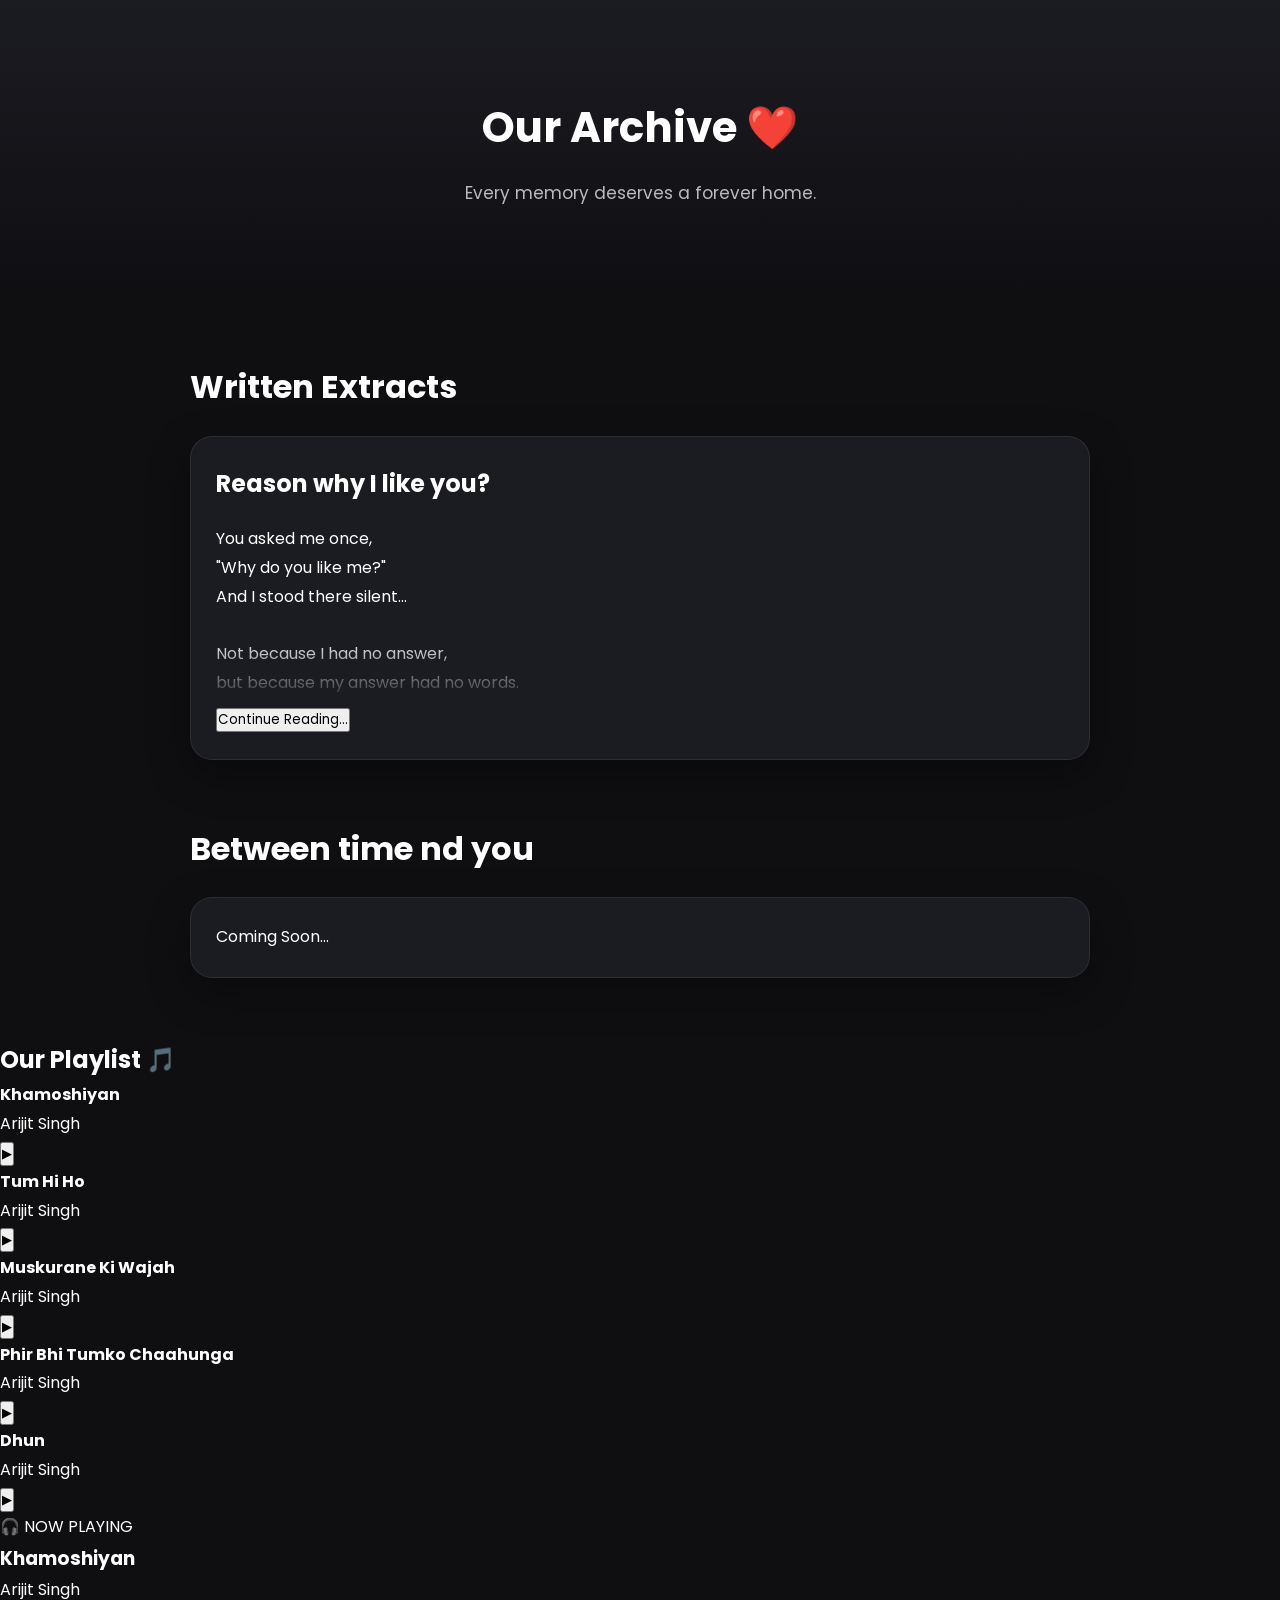
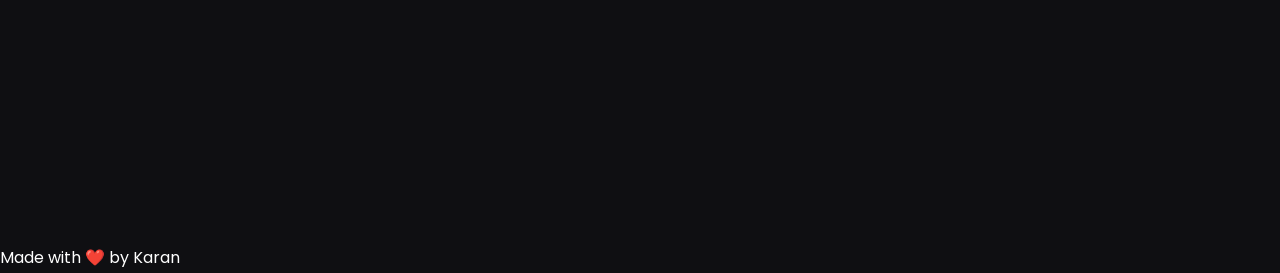
==== archive.html @ f460606c "Update archive.html" ====
<!DOCTYPE html>
<html lang="en">

<head>
<meta charset="UTF-8">
<meta name="viewport" content="width=device-width, initial-scale=1.0">

<title>Our Archive ❤️</title>

<link rel="stylesheet" href="archive.css">

<link rel="preconnect" href="https://fonts.googleapis.com">
<link rel="preconnect" href="https://fonts.gstatic.com" crossorigin>

<link href="https://fonts.googleapis.com/css2?family=Cormorant+Garamond:wght@500;600;700&family=Poppins:wght@300;400;500;600;700&display=swap" rel="stylesheet">

</head>

<body>

<header class="hero">

<h1>Our Archive ❤️</h1>

<p>
Every memory deserves a forever home.
</p>

</header>

<section class="section">

<h2>Written Extracts</h2>

<div class="card">

<h3>Reason why I like you?</h3>

<div class="poem">
<p>
You asked me once,<br>
"Why do you like me?"<br>
And I stood there silent...<br><br>

Not because I had no answer,<br>
but because my answer had no words.<br><br>

You are not a reason I can explain,<br>
you are a feeling I can't escape.<br><br>

It's strange...<br>
How, in a world so loud,<br>
your presence feels like silence—<br>
not empty,<br>
but peaceful.<br><br>

With you,<br>
I don't try to be better,<br>
I don't try to be different,<br>
I don't try at all...<br>
and still, I feel enough.<br><br>

There's something about you<br>
I can't name—<br>
like a fragrance in the air,<br>
invisible...<br>
yet impossible to ignore.<br><br>

I didn't choose you with logic,<br>
I didn't fall for a reason.<br>
I just...<br>
slowly became yours,<br>
without even realizing when.<br><br>

So if you ask me again,<br>
what I saw in you...<br><br>

I'll still smile and say...<br><br>

I never saw anything.<br>
I just felt everything.
</p>
</div>

<button class="toggle-btn"
onclick="togglePoem(this)">
Continue Reading... 
</button>

</div>

</section>
        <section class="section">

<h2>Between time nd you</h2>

<div class="card">

<p>
Coming Soon...
</p>

</div>

</section>

<section class="playlist-section">

<h2>Our Playlist 🎵</h2>

<div class="playlist-card">

<div class="song" onclick="playSong(this,'qN88U6ZqR-4','Khamoshiyan','Arijit Singh')">
    <div class="song-info">
        <h4>Khamoshiyan</h4>
        <p>Arijit Singh</p>
    </div>
    <button class="play-btn">▶</button>
</div>

<div class="song" onclick="playSong(this,'Umqb9KENGmk','Tum Hi Ho','Arijit Singh')">
    <div class="song-info">
        <h4>Tum Hi Ho</h4>
        <p>Arijit Singh</p>
    </div>
    <button class="play-btn">▶</button>
</div>

<div class="song" onclick="playSong(this,'2ltGXfmI6mk','Muskurane Ki Wajah')">
    <div class="song-info">
        <h4>Muskurane Ki Wajah</h4>
        <p>Arijit Singh</p>
    </div>
    <button class="play-btn">▶</button>
</div>

<div class="song" onclick="playSong(this,'_iktURkOX-A','Phir Bhi Tumko Chaahunga','Arijit Singh')">
    <div class="song-info">
        <h4>Phir Bhi Tumko Chaahunga</h4>
        <p>Arijit Singh</p>
    </div>
    <button class="play-btn">▶</button>
</div>

<div class="song" onclick="playSong(this,'cUmUOb7j3dc','Dhun','Arijit Singh')">
    <div class="song-info">
        <h4>Dhun</h4>
        <p>Arijit Singh</p>
    </div>
    <button class="play-btn">▶</button>
</div>

</div>
<div class="now-playing">
    <span>🎧 NOW PLAYING</span>
    <h3 id="songTitle">Khamoshiyan</h3>
    <p id="artistName">Arijit Singh</p>
</div>
<div class="player">

<iframe
id="ytplayer"
width="100%"
height="230"
src="https://www.youtube.com/embed/qN88U6ZqR-4"
title="YouTube Player"
frameborder="0"
allow="autoplay; encrypted-media"
allowfullscreen>
</iframe>

</div>

</section>

<footer>

Made with ❤️ by Karan

</footer>

<script src="archive.js"></script>

</body>
</html>
---- archive.css ----
*{
margin:0;
padding:0;
box-sizing:border-box;
font-family:'Poppins',sans-serif;
}

body{
background:#0f0f12;
color:#fff;
line-height:1.8;
overflow-x:hidden;
}

.hero{
padding:90px 20px;
text-align:center;
background:linear-gradient(180deg,#1b1b22,#0f0f12);
}

.hero h1{
font-size:42px;
margin-bottom:12px;
}

.hero p{
color:#bbb;
font-size:17px;
}

.section{
width:92%;
max-width:900px;
margin:60px auto;
}

.section h2{
font-size:32px;
margin-bottom:20px;
}

.card{
background:#1b1b22;
padding:25px;
border-radius:22px;
border:1px solid rgba(255,255,255,.08);
box-shadow:0 15px 40px rgba(0,0,0,.35);
}

.card h3{
margin-bottom:20px;
font-size:24px;
}

.poem{
max-height:180px;
overflow:hidden;
transition:.6s;
position:relative;
}

.poem.open{
max-height:2500px;
}

.poem::after{
content:"";
position:absolute;
left:0;
right:0;
bottom:0;
height:70px;
background:linear-gradient(to bottom,transparent,#1b1b22);
}

.poem.open::after{
display:none;

  .poem p{
    margin:0;
    white-space:normal;
    line-height:1.9;
    font-size:16px;
    color:#eee;
  }
  
.toggle-btn{
margin-top:22px;
padding:12px 24px;
border:none;
border-radius:40px;
background:#ff4f95;
color:#fff;
font-size:15px;
cursor:pointer;
transition:.3s;
}

.toggle-btn:hover{
transform:translateY(-3px);
}
/* ===== PLAYLIST ===== */

.playlist-section{
width:92%;
max-width:900px;
margin:70px auto;
}

.playlist-section h2{
font-size:32px;
margin-bottom:25px;
}

.playlist-card{
background:#1b1b22;
border:1px solid rgba(255,255,255,.08);
border-radius:22px;
padding:20px;
box-shadow:0 15px 40px rgba(0,0,0,.35);
}

.song{
    display:flex;
    justify-content:space-between;
    align-items:center;
    padding:18px 20px;
    margin:12px 0;
    background:#1f1f25;
    border-radius:18px;
    transition:.3s ease;
    cursor:pointer;
    border:1px solid transparent;
}

.song:hover{
    background:#2a2a33;
    border-color:#ff4f95;
    transform:translateY(-3px);
}

.song-info h4{
    font-size:17px;
    color:#fff;
    margin-bottom:4px;
}

.song-info p{
    font-size:14px;
    color:#a7a7a7;
}

.play-btn{
    width:42px;
    height:42px;
    border:none;
    border-radius:50%;
    background:#ff4f95;
    color:#fff;
    font-size:18px;
    cursor:pointer;
    transition:.3s;
}

.play-btn:hover{
    transform:scale(1.1);
}

.player{
margin-top:30px;
border-radius:20px;
overflow:hidden;
box-shadow:0 15px 40px rgba(0,0,0,.35);
}

.player iframe{
display:block;
width:100%;
border:none;
}

/* ===== Footer ===== */

footer{
padding:40px 20px;
text-align:center;
color:#999;
font-size:15px;
}

/* ===== Mobile ===== */

@media(max-width:768px){

.hero h1{
font-size:34px;
}

.section h2,
.playlist-section h2{
font-size:28px;
}

.card,
.playlist-card{
padding:18px;
}

.song{
padding:15px;
}

.song span{
font-size:15px;
}

.player iframe{
height:220px;
}

}
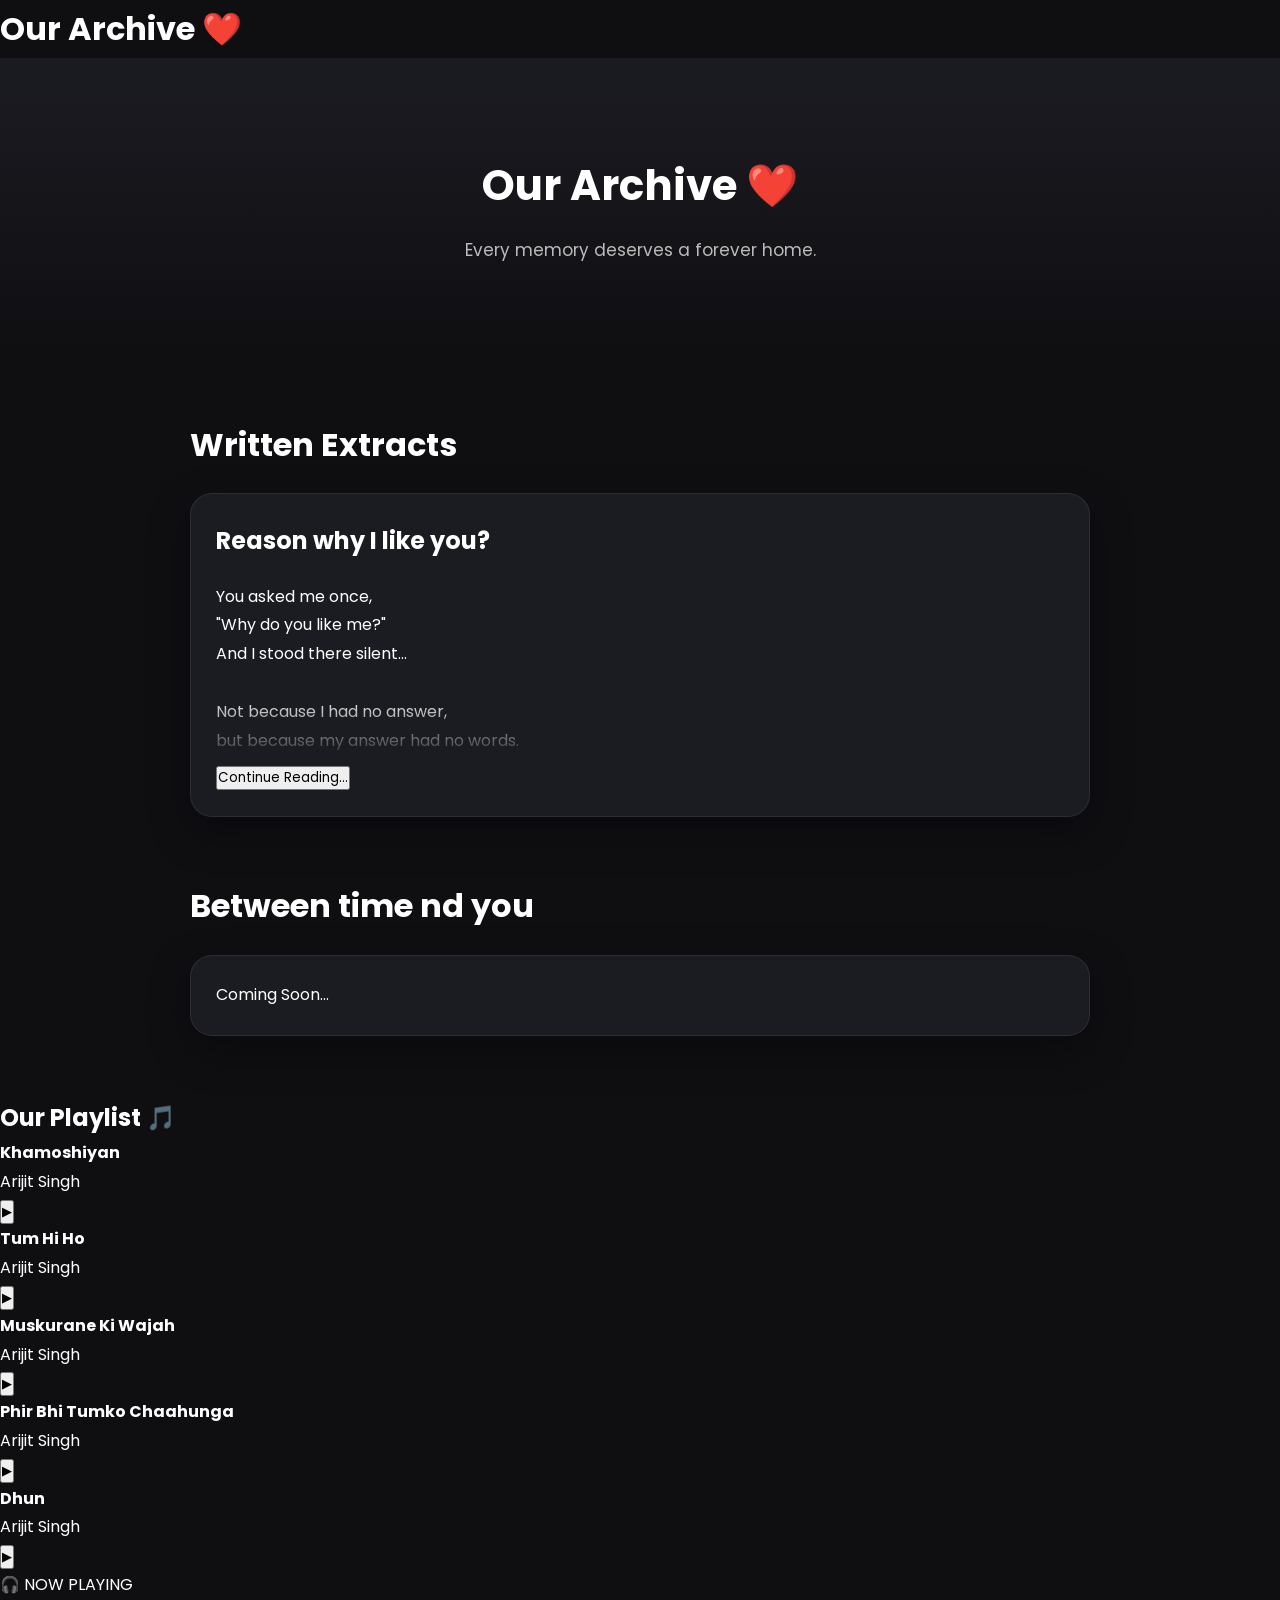
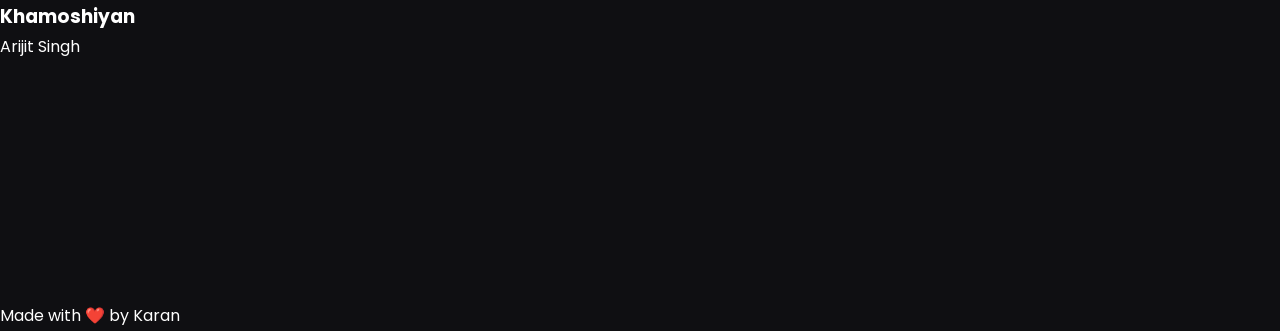
==== commit 69bc2e2a: "Update archive.html" ====
--- a/archive.html
+++ b/archive.html
@@ -5,7 +5,7 @@
 <meta charset="UTF-8">
 <meta name="viewport" content="width=device-width, initial-scale=1.0">
 
-<title>Our Archive ❤️</title>
+<h1 class="archive-title">Our Archive ❤️</h1>
 
 <link rel="stylesheet" href="archive.css">
 
@@ -22,7 +22,7 @@
 
 <h1>Our Archive ❤️</h1>
 
-<p>
+<p class="archive-subtitle">
 Every memory deserves a forever home.
 </p>
 
@@ -32,7 +32,7 @@
 
 <h2>Written Extracts</h2>
 
-<div class="card">
+<div class="card glass-card">
 
 <h3>Reason why I like you?</h3>
 
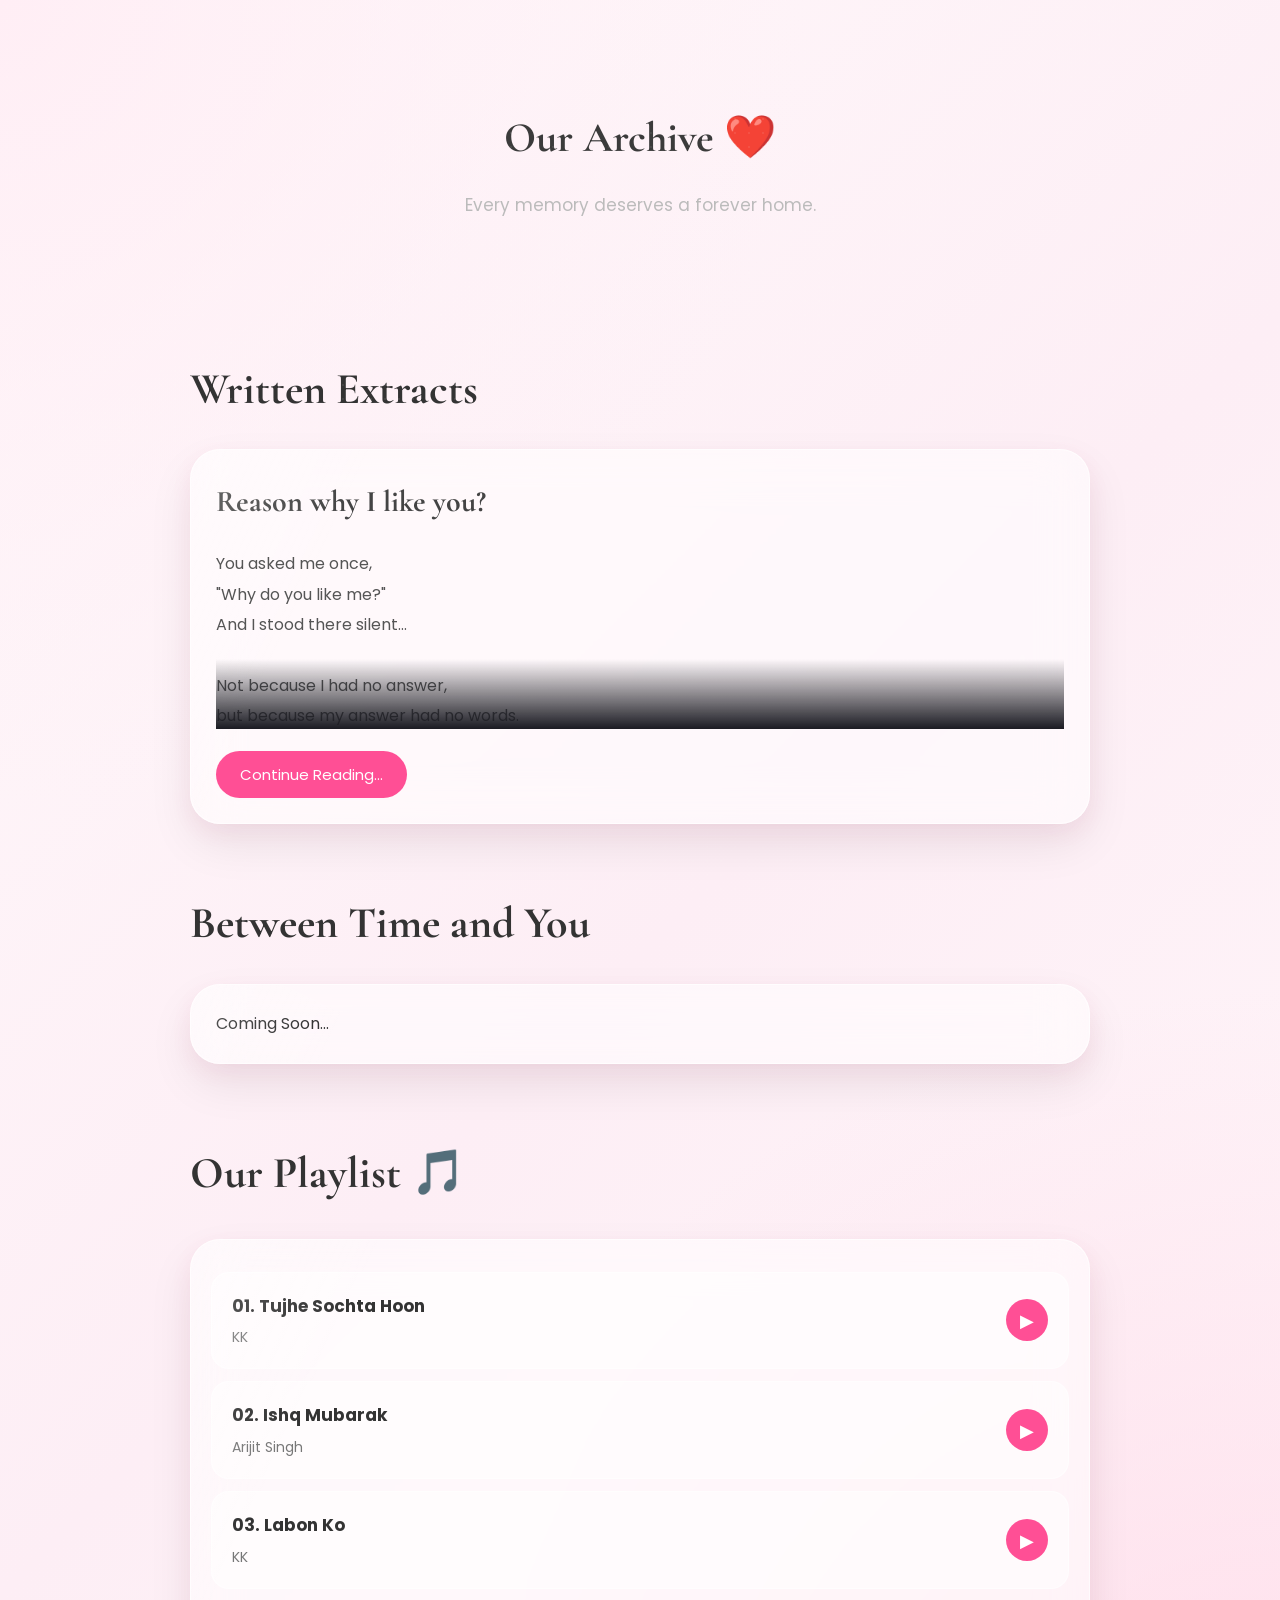
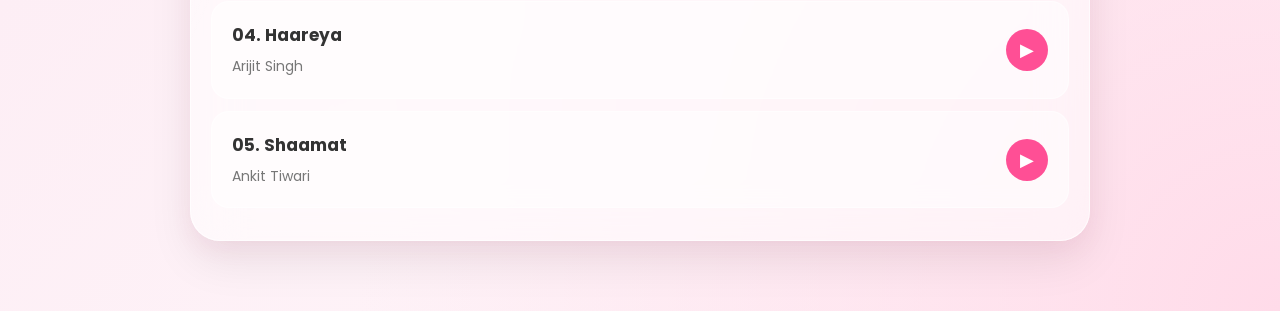
==== commit e1b442bc: "Update archive.html" ====
--- a/archive.html
+++ b/archive.html
@@ -5,7 +5,7 @@
 <meta charset="UTF-8">
 <meta name="viewport" content="width=device-width, initial-scale=1.0">
 
-<h1 class="archive-title">Our Archive ❤️</h1>
+<title>Our Archive</title>
 
 <link rel="stylesheet" href="archive.css">
 
@@ -20,7 +20,9 @@
 
 <header class="hero">
 
-<h1>Our Archive ❤️</h1>
+<h1 class="archive-title">
+Our Archive ❤️
+</h1>
 
 <p class="archive-subtitle">
 Every memory deserves a forever home.
@@ -37,7 +39,9 @@
 <h3>Reason why I like you?</h3>
 
 <div class="poem">
+
 <p>
+
 You asked me once,<br>
 "Why do you like me?"<br>
 And I stood there silent...<br><br>
@@ -79,22 +83,25 @@
 
 I never saw anything.<br>
 I just felt everything.
+
 </p>
+
 </div>
 
 <button class="toggle-btn"
 onclick="togglePoem(this)">
-Continue Reading... 
+Continue Reading...
 </button>
 
 </div>
 
 </section>
-        <section class="section">
 
-<h2>Between time nd you</h2>
+<section class="section">
 
-<div class="card">
+<h2>Between Time and You</h2>
+
+<div class="card glass-card">
 
 <p>
 Coming Soon...
@@ -109,77 +116,42 @@
 <h2>Our Playlist 🎵</h2>
 
 <div class="playlist-card">
+        <div class="song" onclick="playSong(this,'VIDEO_ID_1','Tujhe Sochta Hoon','KK')">
+    <div class="song-info">
+        <h4>01. Tujhe Sochta Hoon</h4>
+        <p>KK</p>
+    </div>
+    <button class="play-btn">▶</button>
+</div>
 
-<div class="song" onclick="playSong(this,'qN88U6ZqR-4','Khamoshiyan','Arijit Singh')">
+<div class="song" onclick="playSong(this,'VIDEO_ID_2','Ishq Mubarak','Arijit Singh')">
     <div class="song-info">
-        <h4>Khamoshiyan</h4>
+        <h4>02. Ishq Mubarak</h4>
         <p>Arijit Singh</p>
     </div>
     <button class="play-btn">▶</button>
 </div>
 
-<div class="song" onclick="playSong(this,'Umqb9KENGmk','Tum Hi Ho','Arijit Singh')">
+<div class="song" onclick="playSong(this,'VIDEO_ID_3','Labon Ko','KK')">
     <div class="song-info">
-        <h4>Tum Hi Ho</h4>
+        <h4>03. Labon Ko</h4>
+        <p>KK</p>
+    </div>
+    <button class="play-btn">▶</button>
+</div>
+
+<div class="song" onclick="playSong(this,'VIDEO_ID_4','Haareya','Arijit Singh')">
+    <div class="song-info">
+        <h4>04. Haareya</h4>
         <p>Arijit Singh</p>
     </div>
     <button class="play-btn">▶</button>
 </div>
 
-<div class="song" onclick="playSong(this,'2ltGXfmI6mk','Muskurane Ki Wajah')">
+<div class="song" onclick="playSong(this,'VIDEO_ID_5','Shaamat','Ankit Tiwari')">
     <div class="song-info">
-        <h4>Muskurane Ki Wajah</h4>
-        <p>Arijit Singh</p>
+        <h4>05. Shaamat</h4>
+        <p>Ankit Tiwari</p>
     </div>
     <button class="play-btn">▶</button>
 </div>
-
-<div class="song" onclick="playSong(this,'_iktURkOX-A','Phir Bhi Tumko Chaahunga','Arijit Singh')">
-    <div class="song-info">
-        <h4>Phir Bhi Tumko Chaahunga</h4>
-        <p>Arijit Singh</p>
-    </div>
-    <button class="play-btn">▶</button>
-</div>
-
-<div class="song" onclick="playSong(this,'cUmUOb7j3dc','Dhun','Arijit Singh')">
-    <div class="song-info">
-        <h4>Dhun</h4>
-        <p>Arijit Singh</p>
-    </div>
-    <button class="play-btn">▶</button>
-</div>
-
-</div>
-<div class="now-playing">
-    <span>🎧 NOW PLAYING</span>
-    <h3 id="songTitle">Khamoshiyan</h3>
-    <p id="artistName">Arijit Singh</p>
-</div>
-<div class="player">
-
-<iframe
-id="ytplayer"
-width="100%"
-height="230"
-src="https://www.youtube.com/embed/qN88U6ZqR-4"
-title="YouTube Player"
-frameborder="0"
-allow="autoplay; encrypted-media"
-allowfullscreen>
-</iframe>
-
-</div>
-
-</section>
-
-<footer>
-
-Made with ❤️ by Karan
-
-</footer>
-
-<script src="archive.js"></script>
-
-</body>
-</html>
--- a/archive.css
+++ b/archive.css
@@ -75,7 +75,7 @@
 
 .poem.open::after{
 display:none;
-
+}
   .poem p{
     margin:0;
     white-space:normal;
@@ -165,7 +165,32 @@
 .play-btn:hover{
     transform:scale(1.1);
 }
-
+.now-playing{
+    margin-top:25px;
+    margin-bottom:25px;
+    background:#1b1b22;
+    border:1px solid rgba(255,255,255,.08);
+    border-radius:18px;
+    padding:18px 20px;
+}
+
+.now-playing span{
+    color:#ff4f95;
+    font-size:12px;
+    letter-spacing:2px;
+    font-weight:600;
+}
+
+.now-playing h3{
+    margin:8px 0 4px;
+    font-size:26px;
+    color:#fff;
+}
+
+.now-playing p{
+    color:#aaa;
+    font-size:15px;
+}
 .player{
 margin-top:30px;
 border-radius:20px;
@@ -219,3 +244,246 @@
 }
 
 }
+/* =========================
+   PREMIUM MATTE THEME
+========================= */
+
+body{
+    background:
+    radial-gradient(circle at top left,#ffeef5 0%,transparent 35%),
+    radial-gradient(circle at bottom right,#ffdbe9 0%,transparent 40%),
+    linear-gradient(135deg,#fff9fb,#fdeef5,#fff7fa);
+    color:#2f2f2f;
+    font-family:'Poppins',sans-serif;
+}
+
+body::before{
+    content:"";
+    position:fixed;
+    inset:0;
+    pointer-events:none;
+    opacity:.08;
+    background-image:
+    radial-gradient(#ffffff 1px,transparent 1px);
+    background-size:14px 14px;
+}
+
+.hero{
+    background:transparent;
+    padding:100px 20px 70px;
+}
+
+.archive-title{
+    font-family:'Cormorant Garamond',serif;
+    font-size:60px;
+    color:#3b3b3b;
+}
+
+.archive-subtitle{
+    color:#7d7d7d;
+    font-size:18px;
+    margin-top:14px;
+}
+/* ===== Premium Archive Cards ===== */
+
+.card,
+.playlist-card,
+.now-playing{
+    background:rgba(255,255,255,.55);
+    backdrop-filter:blur(24px);
+    -webkit-backdrop-filter:blur(24px);
+
+    border:1px solid rgba(255,255,255,.65);
+
+    box-shadow:
+    0 20px 45px rgba(0,0,0,.08),
+    0 8px 20px rgba(255,170,200,.15);
+
+    border-radius:30px;
+}
+
+.section h2,
+.playlist-section h2{
+    font-family:'Cormorant Garamond',serif;
+    font-size:44px;
+    color:#333;
+}
+
+.card h3{
+    font-family:'Cormorant Garamond',serif;
+    font-size:30px;
+    color:#444;
+}
+
+.poem p{
+    color:#555;
+}
+
+.song{
+    background:rgba(255,255,255,.50);
+    border:1px solid rgba(255,255,255,.55);
+}
+
+.song-info h4{
+    color:#333;
+}
+
+.song-info p{
+    color:#777;
+}
+
+.now-playing h3{
+    color:#333;
+}
+
+.now-playing p{
+    color:#777;
+}
+
+footer{
+    color:#777;
+}
+/* ===== Premium Entrance ===== */
+
+.card,
+.playlist-card,
+.now-playing,
+.player{
+    opacity:0;
+    transform:translateY(45px);
+    animation:fadeUp .9s ease forwards;
+}
+
+.card{
+    animation-delay:.2s;
+}
+
+.playlist-card{
+    animation-delay:.45s;
+}
+
+.now-playing{
+    animation-delay:.65s;
+}
+
+.player{
+    animation-delay:.85s;
+}
+
+@keyframes fadeUp{
+
+from{
+    opacity:0;
+    transform:translateY(45px);
+}
+
+to{
+    opacity:1;
+    transform:translateY(0);
+}
+
+}
+/* ===== Active Song ===== */
+
+.song.active{
+
+background:linear-gradient(135deg,#ff95bc,#ff5d9b);
+
+border-color:transparent;
+
+box-shadow:
+0 10px 30px rgba(255,100,160,.28);
+
+}
+
+.song.active h4,
+.song.active p{
+
+color:#fff;
+
+}
+/* ===== Luxury Glass Shine ===== */
+
+.card,
+.playlist-card,
+.now-playing{
+
+position:relative;
+overflow:hidden;
+
+}
+
+.card::before,
+.playlist-card::before,
+.now-playing::before{
+
+content:"";
+
+position:absolute;
+
+top:-120%;
+left:-45%;
+
+width:60%;
+height:260%;
+
+background:linear-gradient(
+90deg,
+transparent,
+rgba(255,255,255,.35),
+transparent
+);
+
+transform:rotate(25deg);
+
+animation:shine 9s linear infinite;
+
+pointer-events:none;
+
+}
+
+@keyframes shine{
+
+0%{
+left:-60%;
+}
+
+100%{
+left:170%;
+}
+
+}
+/* ===== Premium Hover ===== */
+
+.card:hover,
+.playlist-card:hover,
+.now-playing:hover{
+
+transform:translateY(-6px);
+
+transition:.4s ease;
+
+box-shadow:
+
+0 28px 60px rgba(255,150,190,.20);
+
+}
+/* ===== Floating Hearts ===== */
+
+.hearts::before{
+
+animation:heartFloat 4s ease-in-out infinite;
+
+}
+
+@keyframes heartFloat{
+
+0%,100%{
+transform:translateX(-50%) translateY(0);
+}
+
+50%{
+transform:translateX(-50%) translateY(-10px);
+}
+
+}
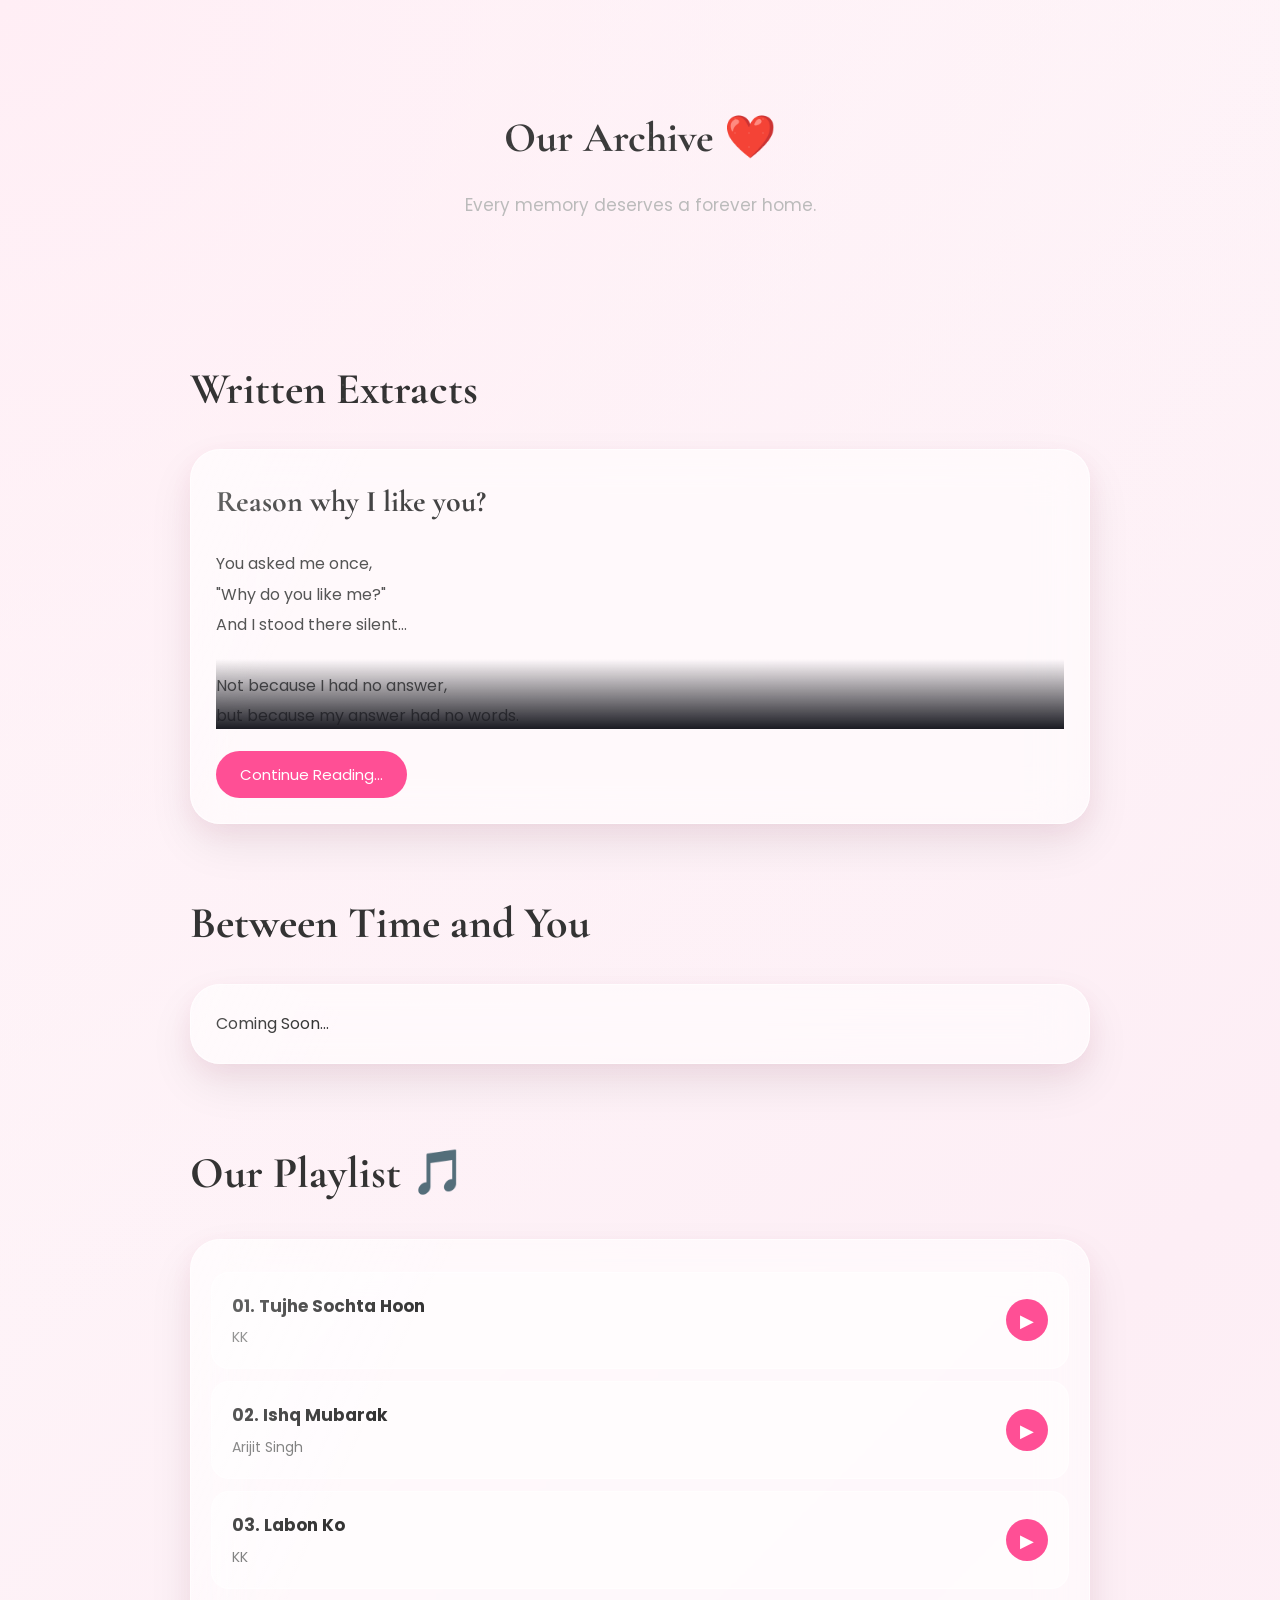
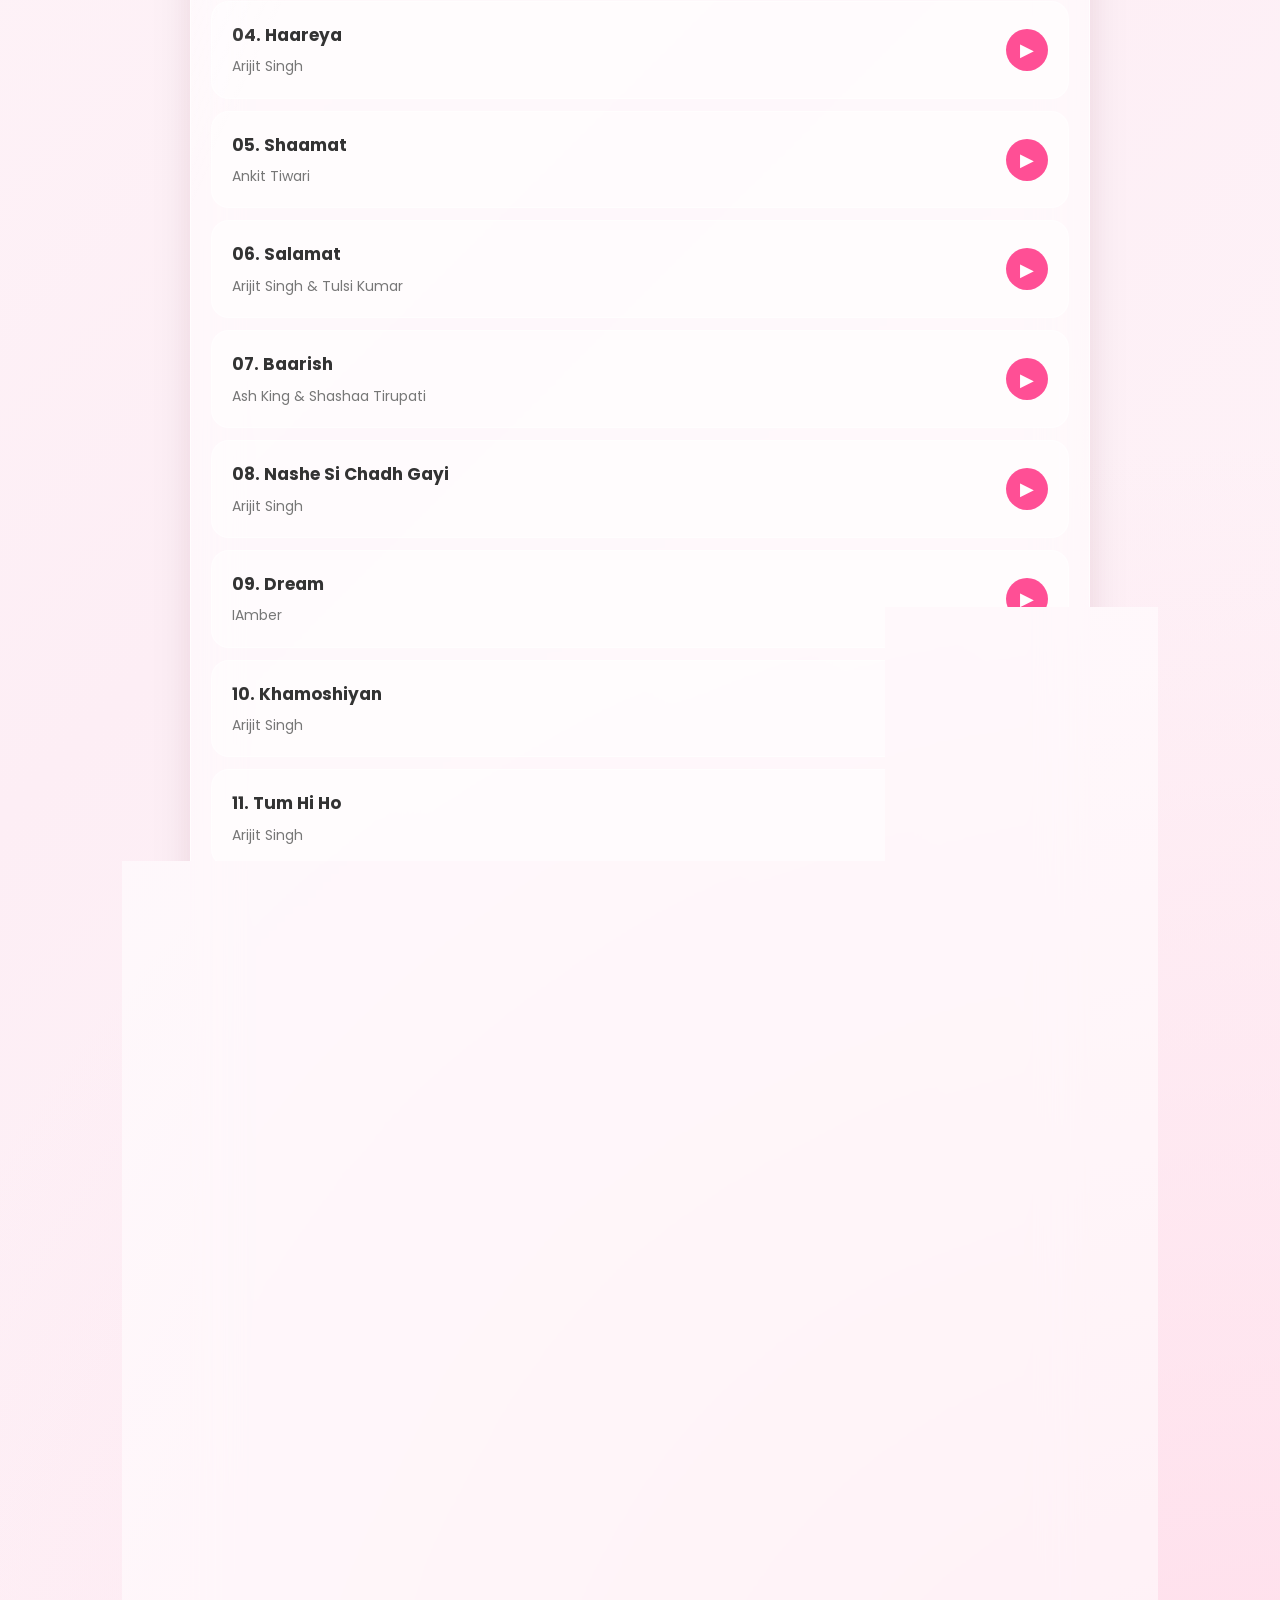
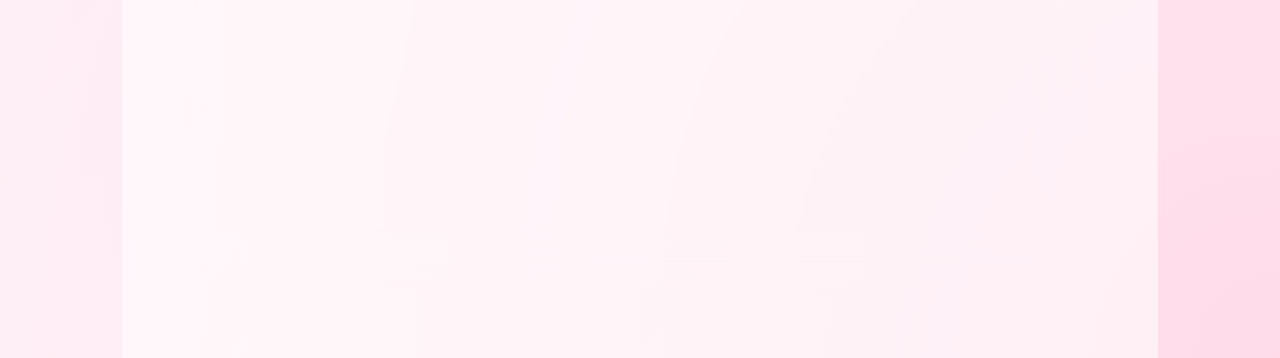
==== commit 3185ab7b: "Update archive.html" ====
--- a/archive.html
+++ b/archive.html
@@ -151,7 +151,127 @@
 <div class="song" onclick="playSong(this,'VIDEO_ID_5','Shaamat','Ankit Tiwari')">
     <div class="song-info">
         <h4>05. Shaamat</h4>
+            
         <p>Ankit Tiwari</p>
     </div>
     <button class="play-btn">▶</button>
 </div>
+        <div class="song" onclick="playSong(this,'VIDEO_ID_6','Salamat','Arijit Singh & Tulsi Kumar')">
+    <div class="song-info">
+        <h4>06. Salamat</h4>
+        <p>Arijit Singh & Tulsi Kumar</p>
+    </div>
+    <button class="play-btn">▶</button>
+</div>
+
+<div class="song" onclick="playSong(this,'VIDEO_ID_7','Baarish','Ash King & Shashaa Tirupati')">
+    <div class="song-info">
+        <h4>07. Baarish</h4>
+        <p>Ash King & Shashaa Tirupati</p>
+    </div>
+    <button class="play-btn">▶</button>
+</div>
+
+<div class="song" onclick="playSong(this,'VIDEO_ID_8','Nashe Si Chadh Gayi','Arijit Singh')">
+    <div class="song-info">
+        <h4>08. Nashe Si Chadh Gayi</h4>
+        <p>Arijit Singh</p>
+    </div>
+    <button class="play-btn">▶</button>
+</div>
+
+<div class="song" onclick="playSong(this,'VIDEO_ID_9','Dream','IAmber')">
+    <div class="song-info">
+        <h4>09. Dream</h4>
+        <p>IAmber</p>
+    </div>
+    <button class="play-btn">▶</button>
+</div>
+
+<div class="song" onclick="playSong(this,'VIDEO_ID_10','Khamoshiyan','Arijit Singh')">
+    <div class="song-info">
+        <h4>10. Khamoshiyan</h4>
+        <p>Arijit Singh</p>
+    </div>
+    <button class="play-btn">▶</button>
+</div>
+
+<div class="song" onclick="playSong(this,'VIDEO_ID_11','Tum Hi Ho','Arijit Singh')">
+    <div class="song-info">
+        <h4>11. Tum Hi Ho</h4>
+        <p>Arijit Singh</p>
+    </div>
+    <button class="play-btn">▶</button>
+</div>
+
+<div class="song" onclick="playSong(this,'VIDEO_ID_12','Muskurane Ki Wajah','Arijit Singh')">
+    <div class="song-info">
+        <h4>12. Muskurane Ki Wajah</h4>
+        <p>Arijit Singh</p>
+    </div>
+    <button class="play-btn">▶</button>
+</div>
+
+<div class="song" onclick="playSong(this,'VIDEO_ID_13','Apna Bana Le','Arijit Singh')">
+    <div class="song-info">
+        <h4>13. Apna Bana Le</h4>
+        <p>Arijit Singh</p>
+    </div>
+    <button class="play-btn">▶</button>
+</div>
+
+<div class="song" onclick="playSong(this,'VIDEO_ID_14','Ve Kamleya','Arijit Singh')">
+    <div class="song-info">
+        <h4>14. Ve Kamleya</h4>
+        <p>Arijit Singh</p>
+    </div>
+    <button class="play-btn">▶</button>
+</div>
+
+<div class="song" onclick="playSong(this,'VIDEO_ID_15','Kesariya','Arijit Singh')">
+    <div class="song-info">
+        <h4>15. Kesariya</h4>
+        <p>Arijit Singh</p>
+    </div>
+    <button class="play-btn">▶</button>
+</div>
+
+<div class="song" onclick="playSong(this,'VIDEO_ID_16','Hawayein','Arijit Singh')">
+    <div class="song-info">
+        <h4>16. Hawayein</h4>
+        <p>Arijit Singh</p>
+    </div>
+    <button class="play-btn">▶</button>
+</div>
+
+<div class="song" onclick="playSong(this,'VIDEO_ID_17','Shayad','Arijit Singh')">
+    <div class="song-info">
+        <h4>17. Shayad</h4>
+        <p>Arijit Singh</p>
+    </div>
+    <button class="play-btn">▶</button>
+</div>
+
+<div class="song" onclick="playSong(this,'VIDEO_ID_18','Phir Bhi Tumko Chaahunga','Arijit Singh')">
+    <div class="song-info">
+        <h4>18. Phir Bhi Tumko Chaahunga</h4>
+        <p>Arijit Singh</p>
+    </div>
+    <button class="play-btn">▶</button>
+</div>
+
+<div class="song" onclick="playSong(this,'VIDEO_ID_19','O Maahi','Arijit Singh')">
+    <div class="song-info">
+        <h4>19. O Maahi</h4>
+        <p>Arijit Singh</p>
+    </div>
+    <button class="play-btn">▶</button>
+</div>
+
+<div class="song" onclick="playSong(this,'VIDEO_ID_20','Raabta','Arijit Singh')">
+    <div class="song-info">
+        <h4>20. Raabta</h4>
+        <p>Arijit Singh</p>
+    </div>
+    <button class="play-btn">▶</button>
+</div>
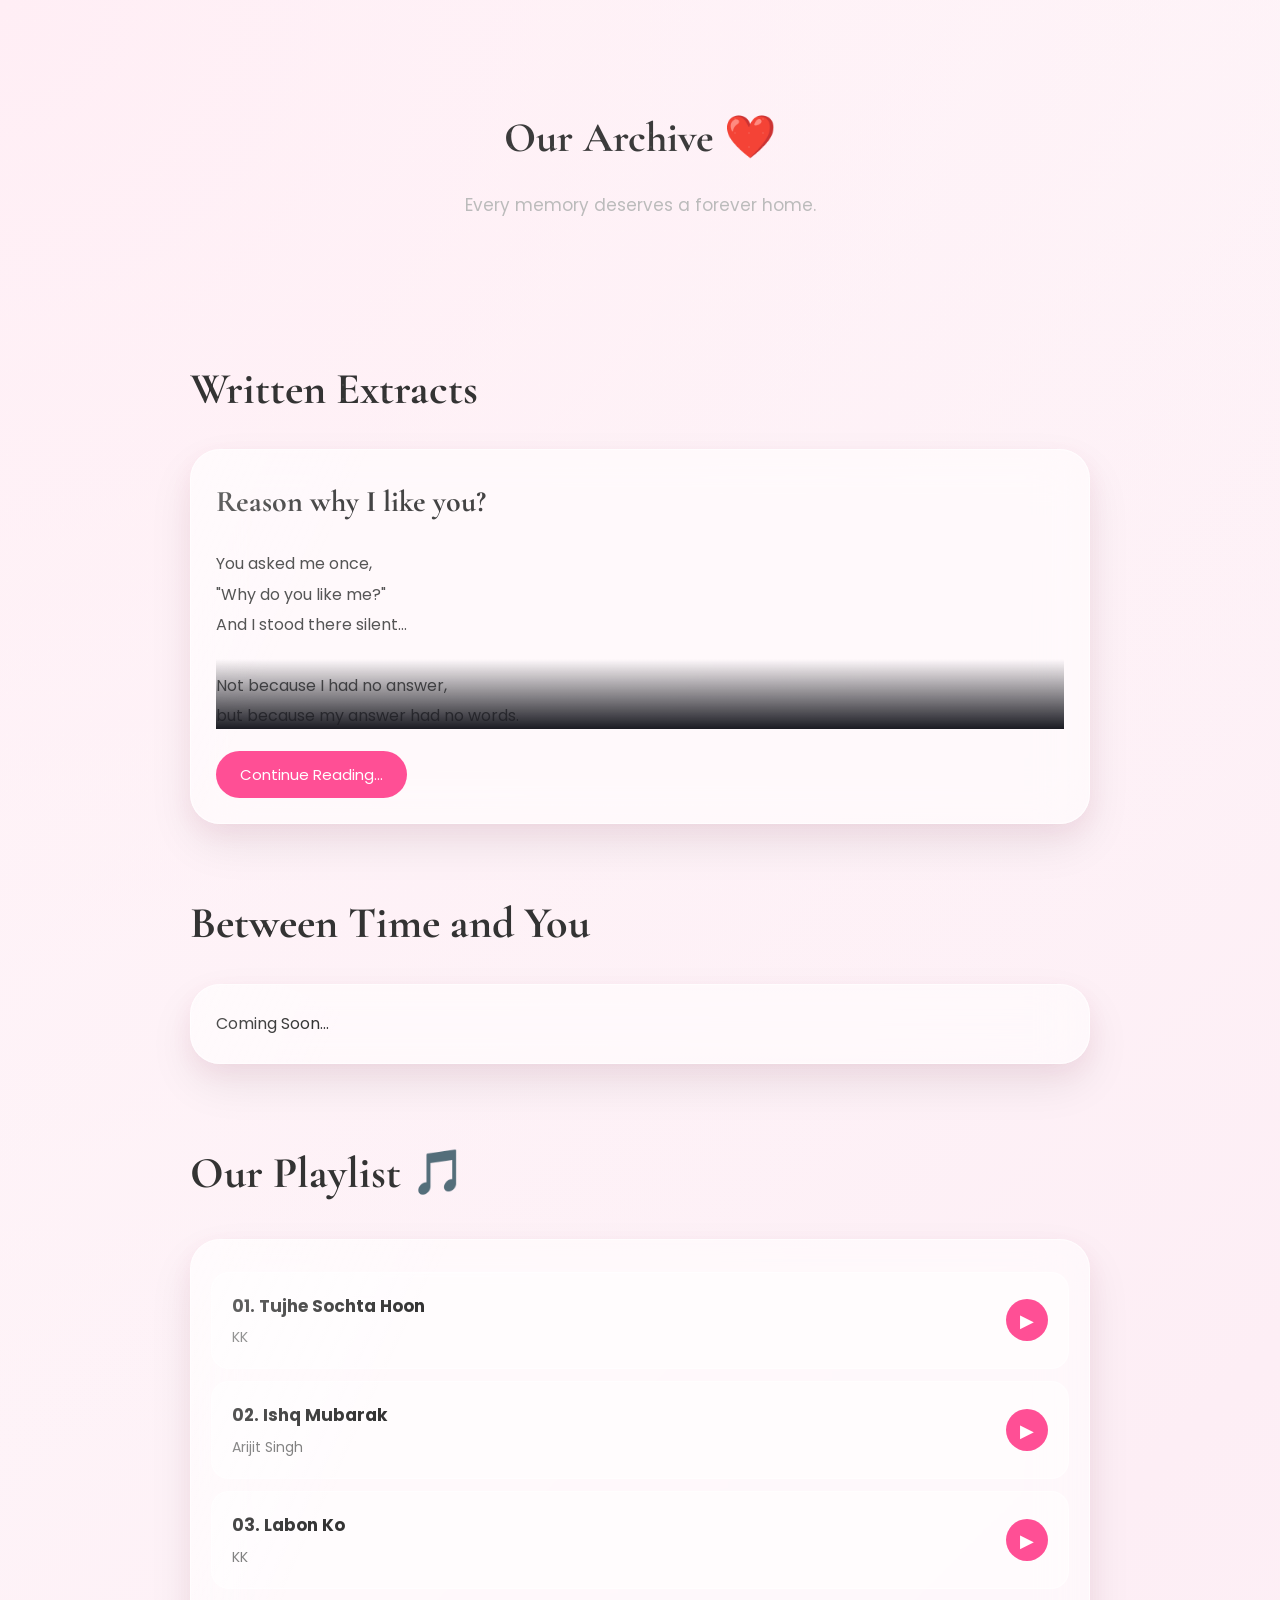
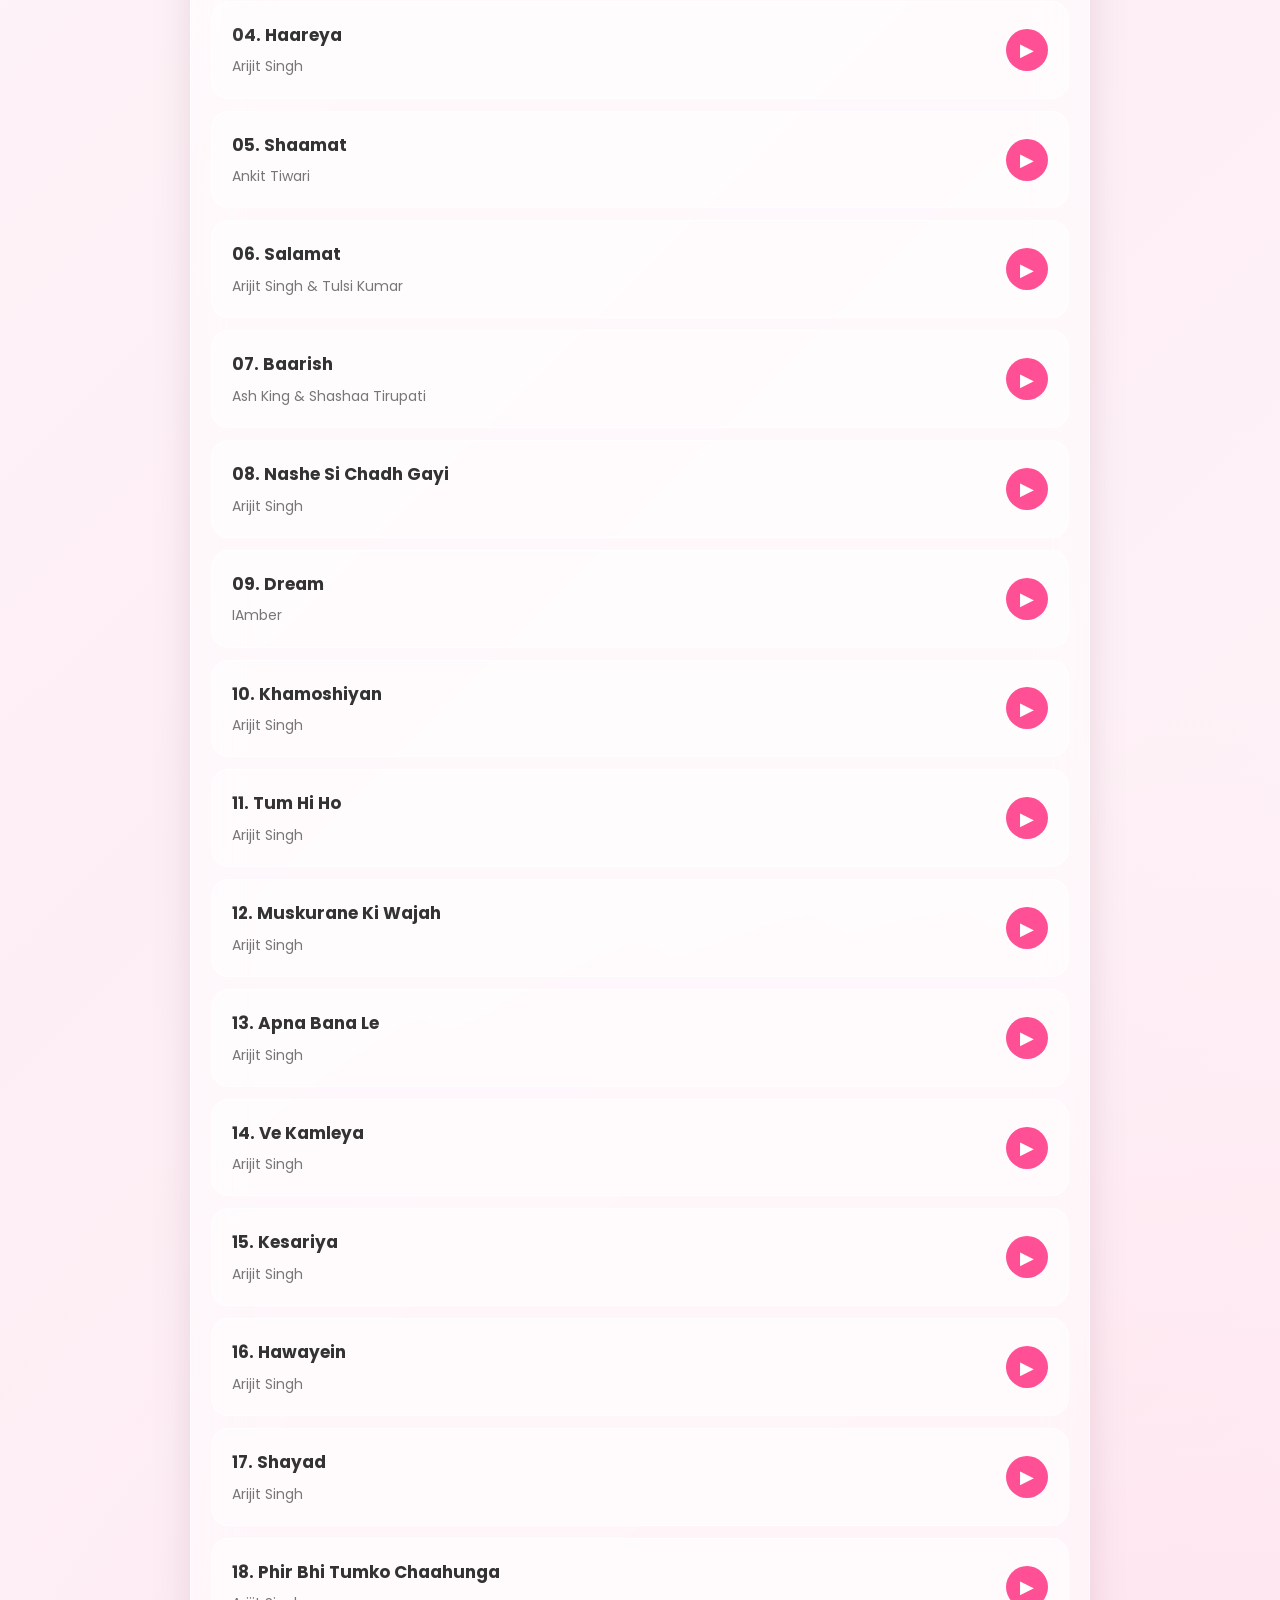
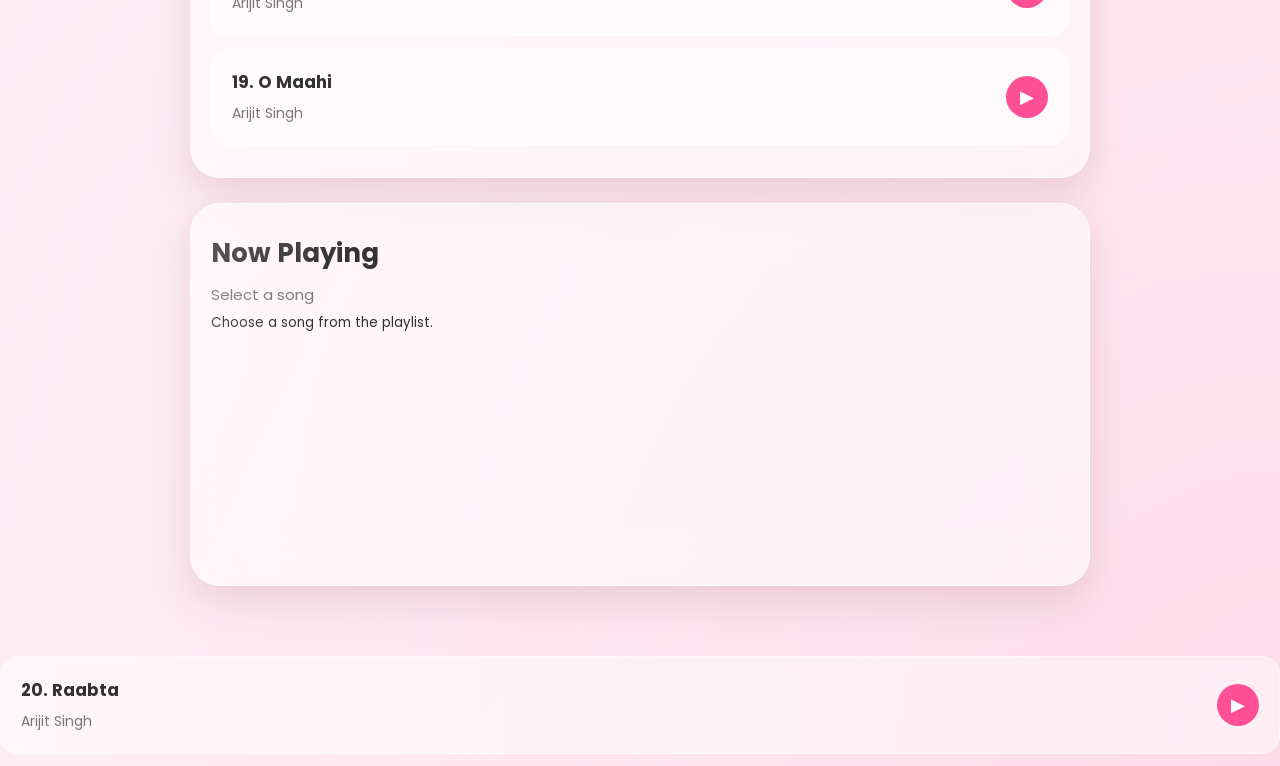
==== commit d5708025: "Update archive.html" ====
--- a/archive.html
+++ b/archive.html
@@ -267,6 +267,34 @@
     </div>
     <button class="play-btn">▶</button>
 </div>
+        </div>
+
+<div class="now-playing">
+
+    <h3>Now Playing</h3>
+
+    <p id="songTitle">Select a song</p>
+
+    <small id="artistName">Choose a song from the playlist.</small>
+
+    <iframe
+        id="ytplayer"
+        width="100%"
+        height="220"
+        src=""
+        frameborder="0"
+        allow="autoplay; encrypted-media"
+        allowfullscreen>
+    </iframe>
+
+</div>
+
+</section>
+
+<script src="archive.js"></script>
+
+</body>
+</html>
 
 <div class="song" onclick="playSong(this,'VIDEO_ID_20','Raabta','Arijit Singh')">
     <div class="song-info">
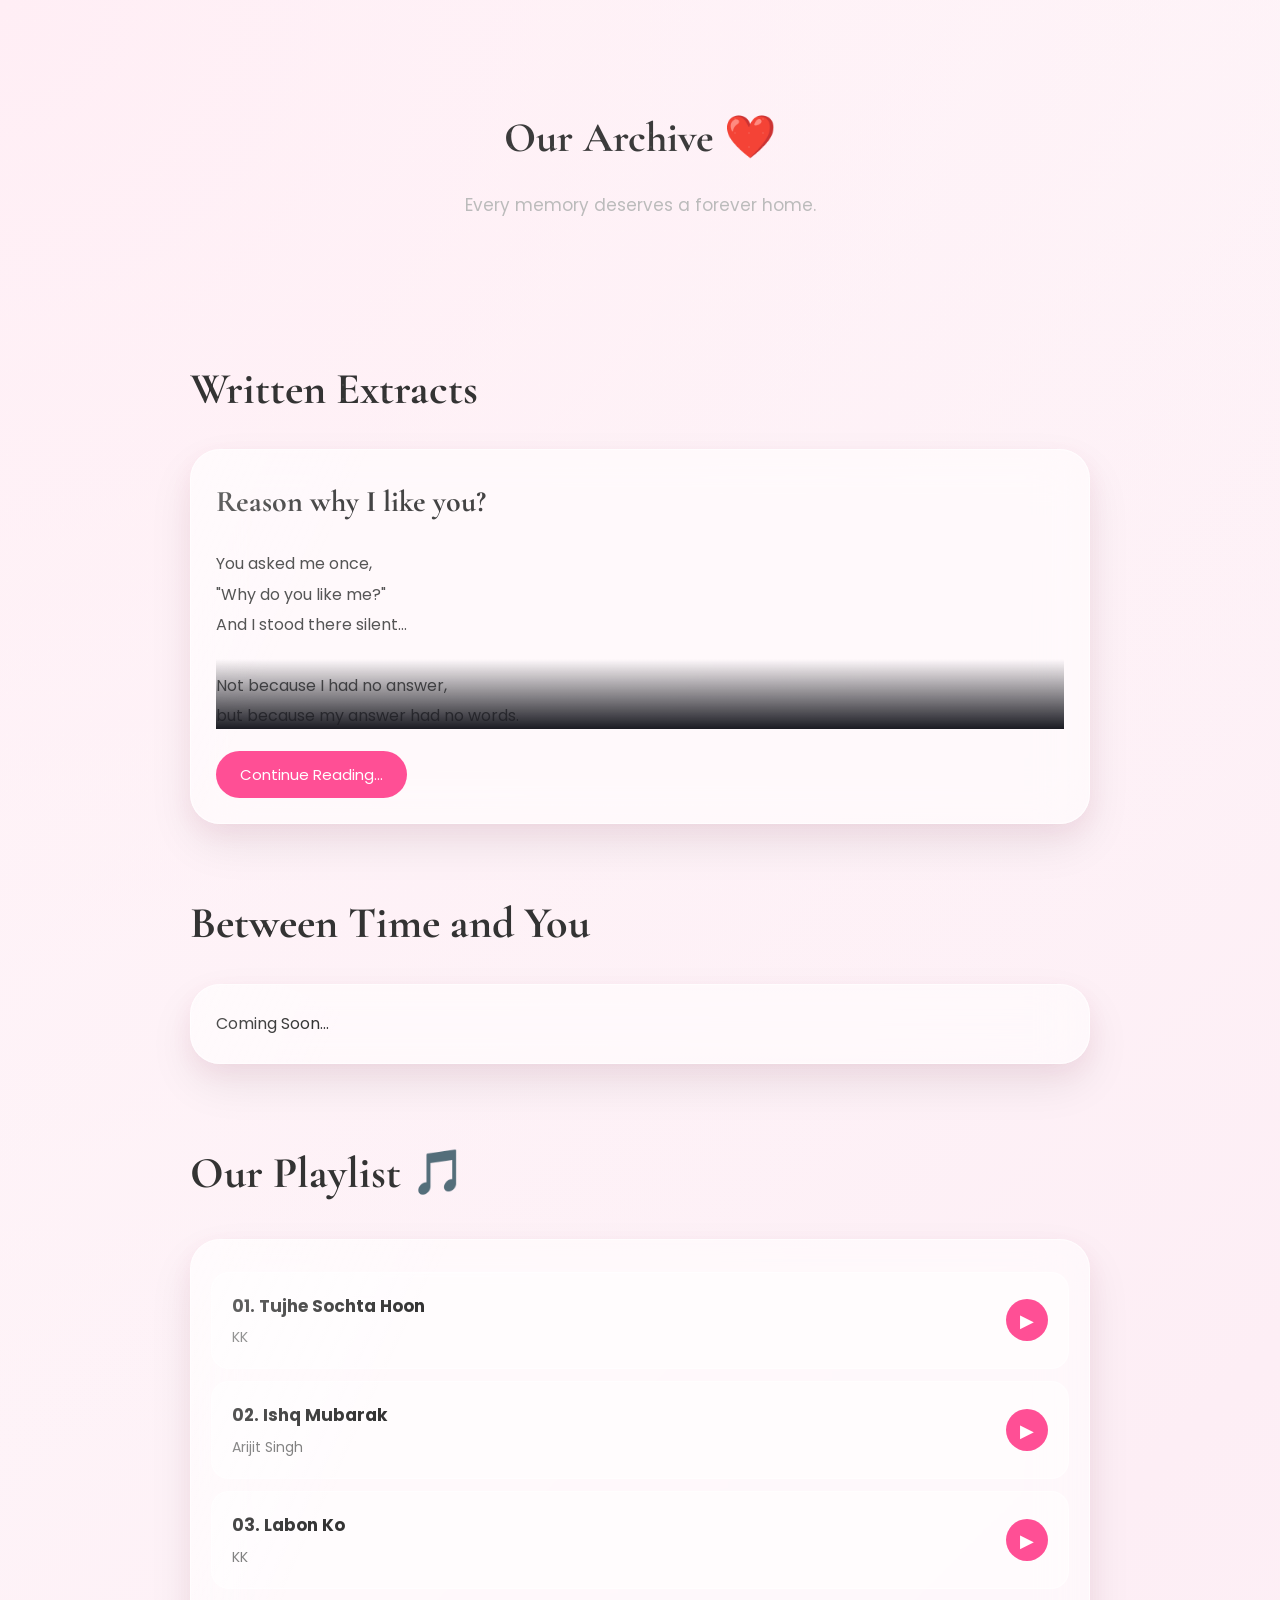
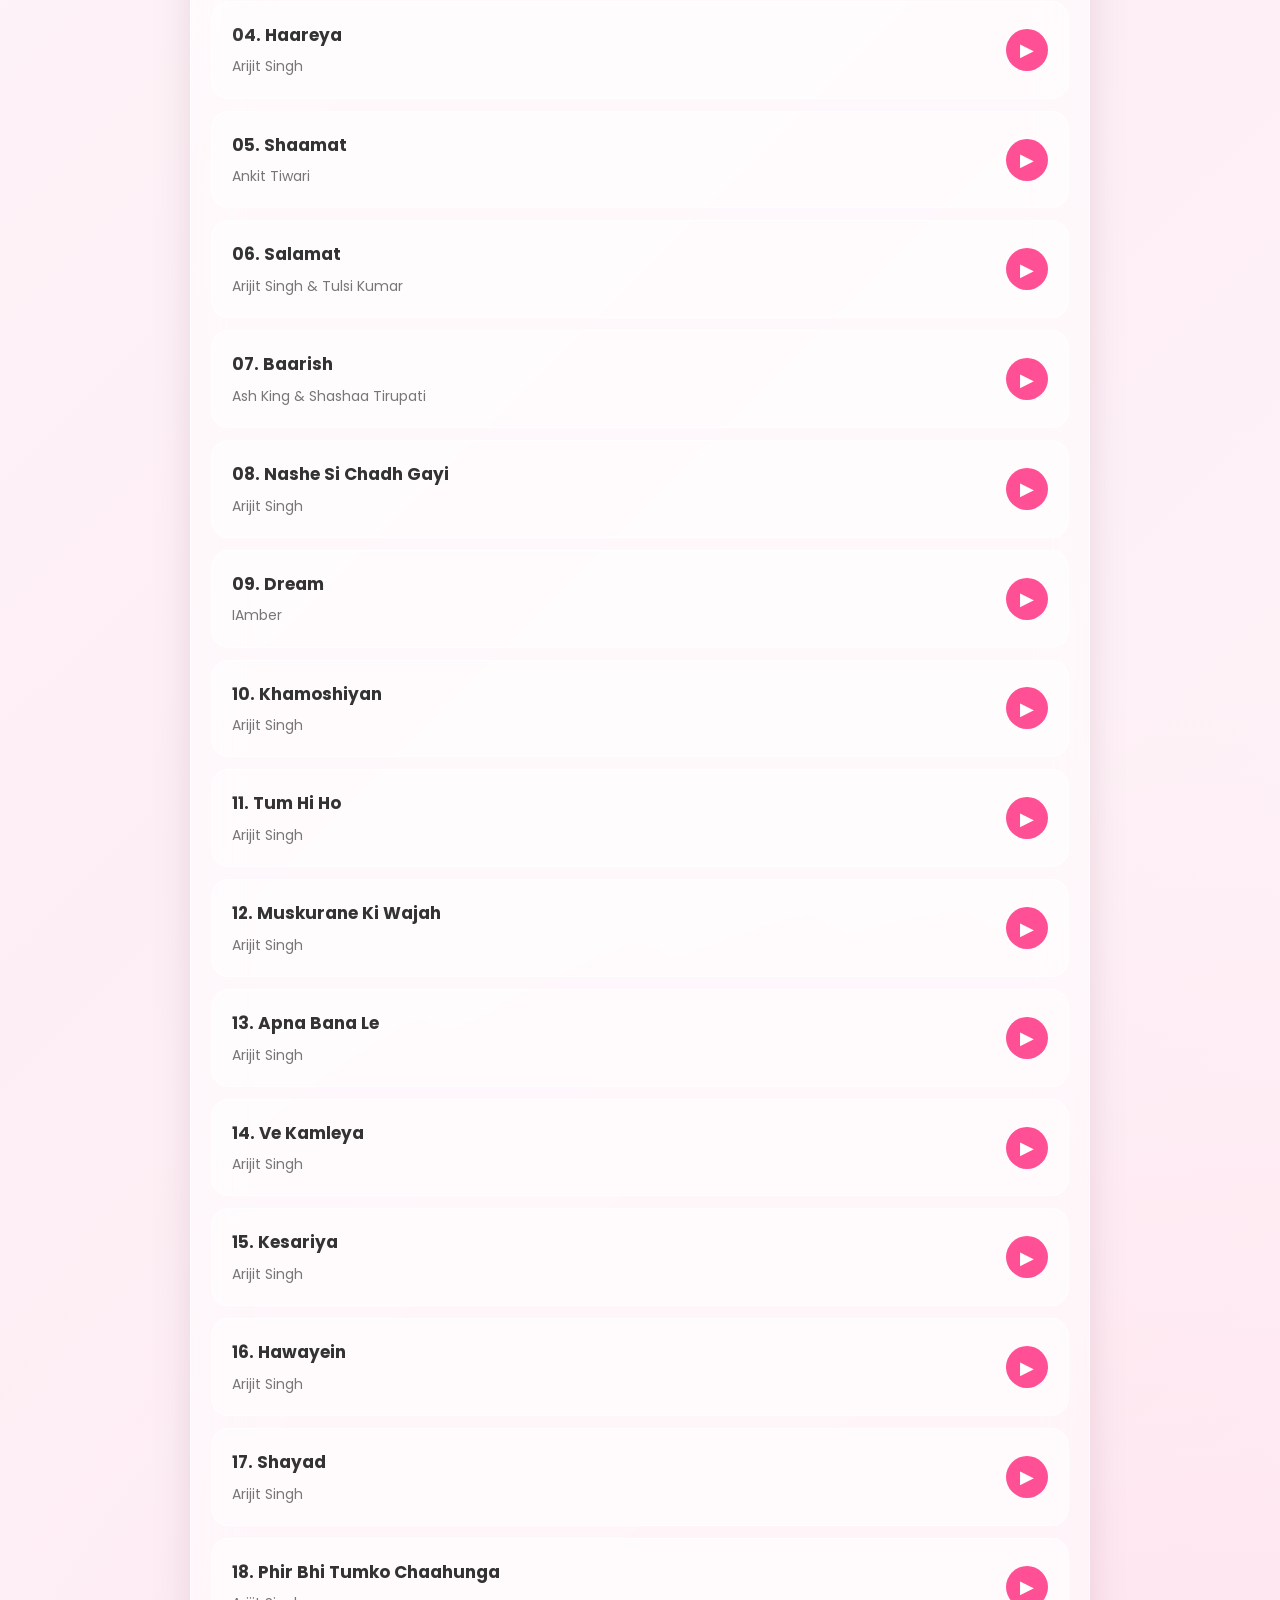
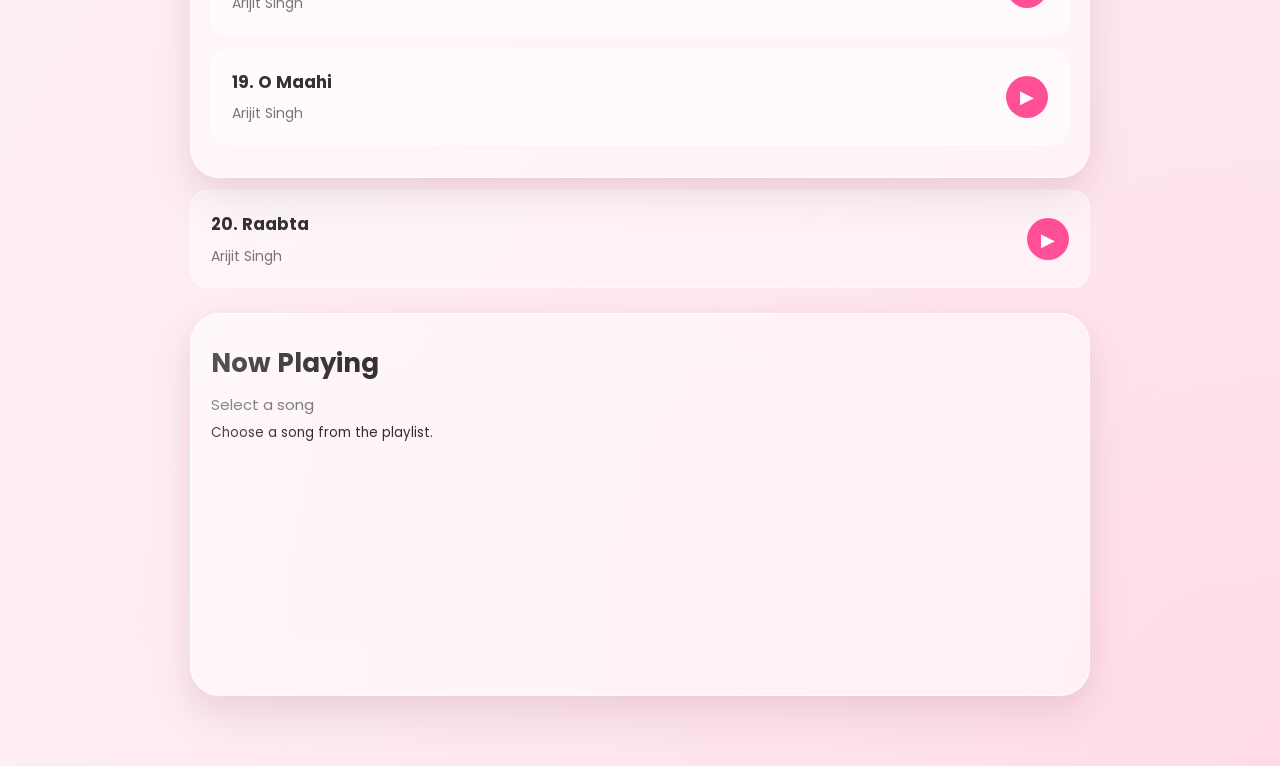
==== commit 4d0a6072: "Update archive.html" ====
--- a/archive.html
+++ b/archive.html
@@ -268,6 +268,13 @@
     <button class="play-btn">▶</button>
 </div>
         </div>
+        <div class="song" onclick="playSong(this,'VIDEO_ID_20','Raabta','Arijit Singh')">
+    <div class="song-info">
+        <h4>20. Raabta</h4>
+        <p>Arijit Singh</p>
+    </div>
+    <button class="play-btn">▶</button>
+</div>
 
 <div class="now-playing">
 
@@ -296,10 +303,4 @@
 </body>
 </html>
 
-<div class="song" onclick="playSong(this,'VIDEO_ID_20','Raabta','Arijit Singh')">
-    <div class="song-info">
-        <h4>20. Raabta</h4>
-        <p>Arijit Singh</p>
-    </div>
-    <button class="play-btn">▶</button>
-</div>
+
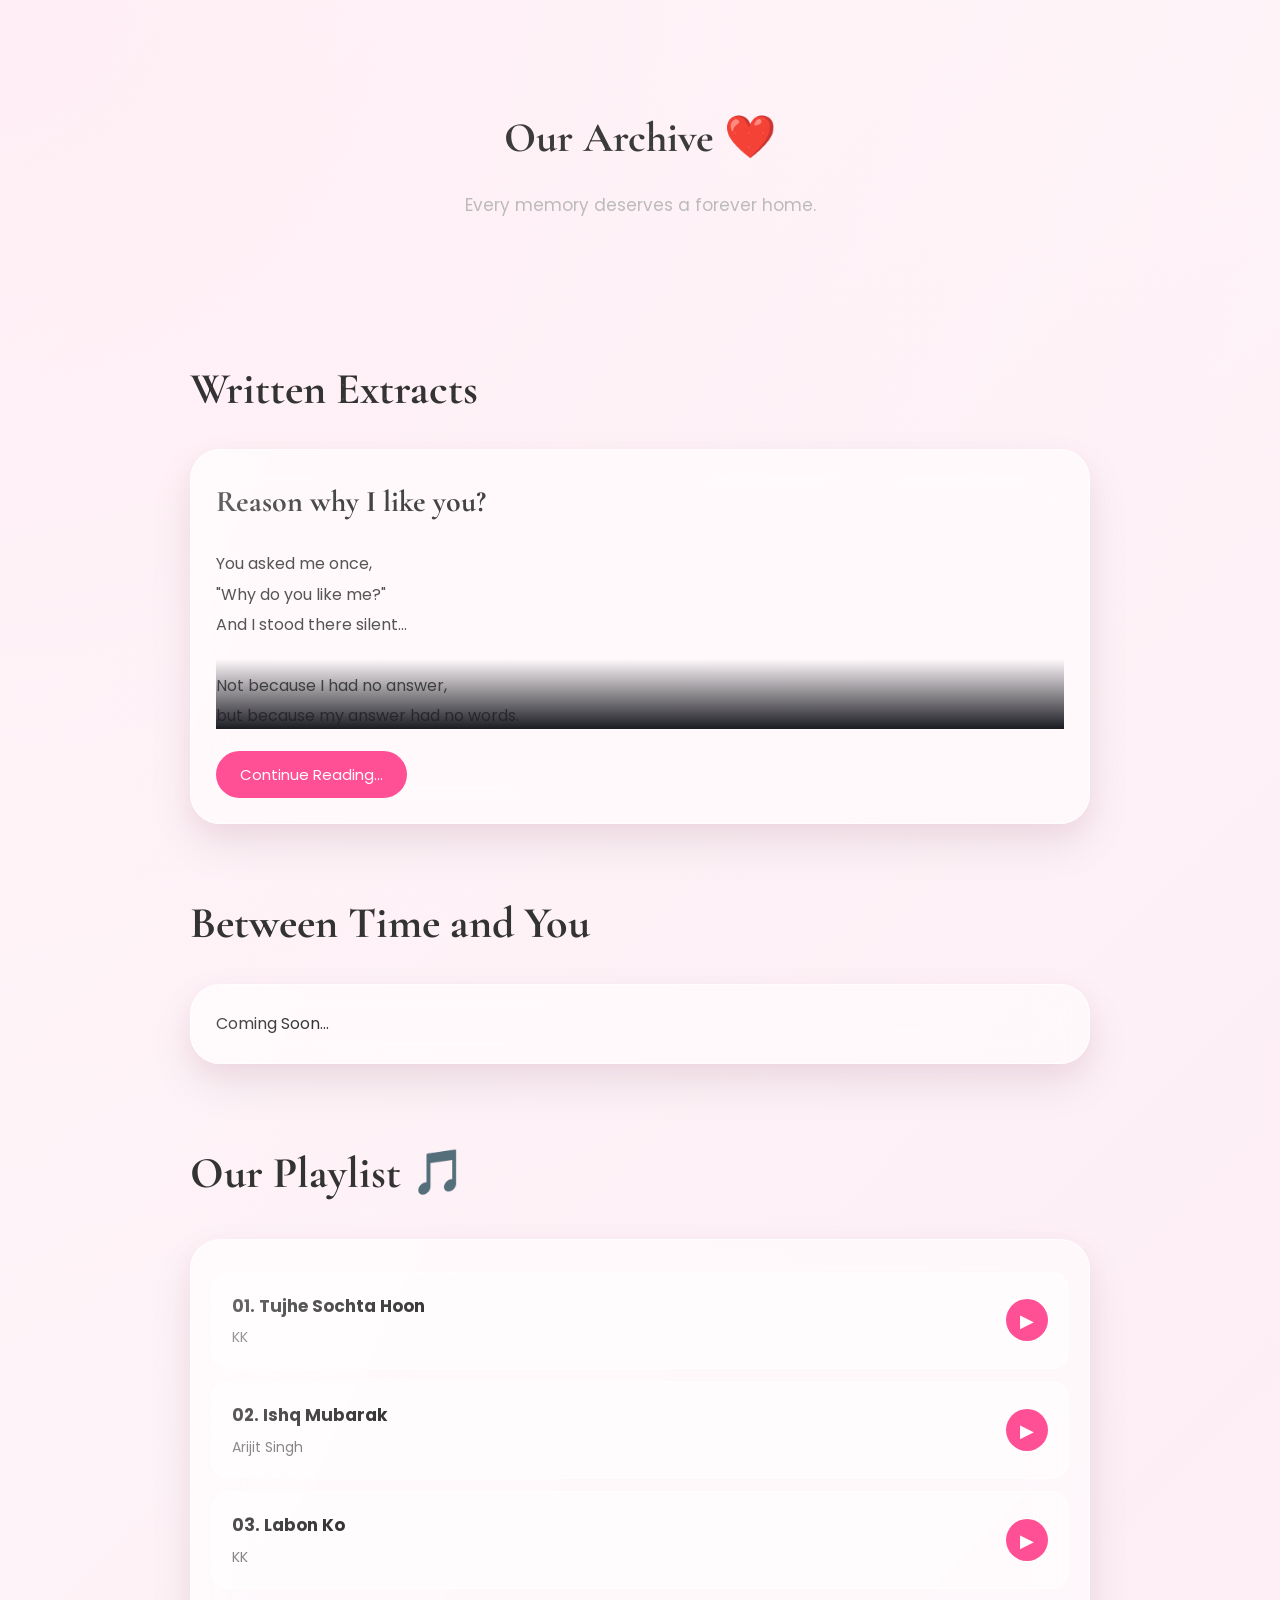
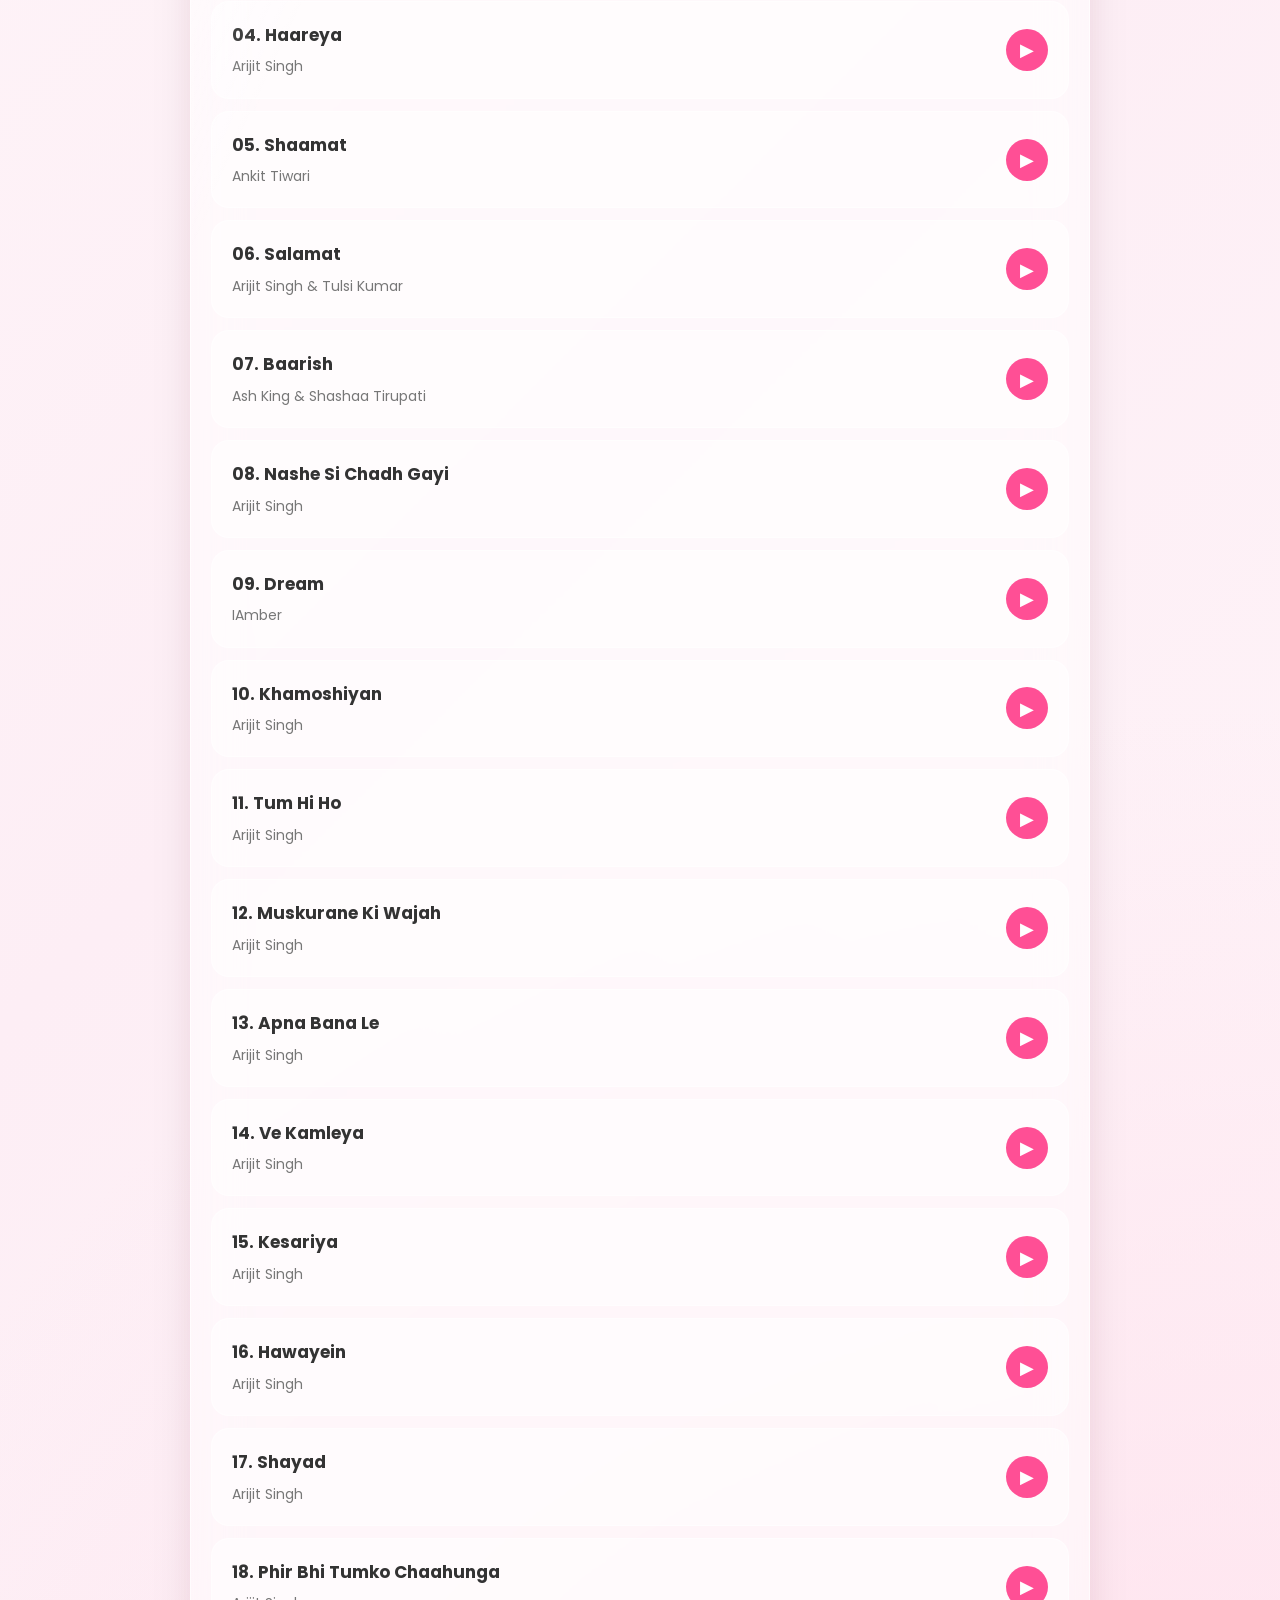
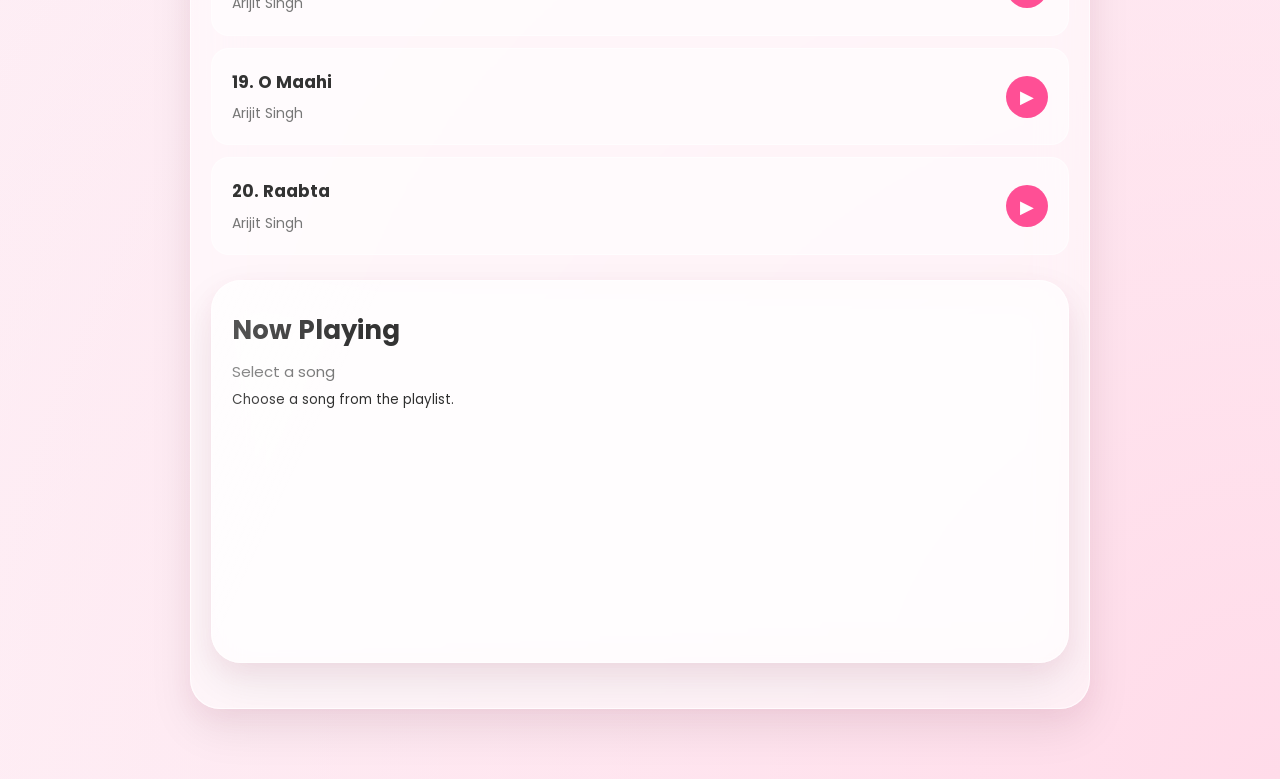
==== commit 6a144bc7: "Update archive.html" ====
--- a/archive.html
+++ b/archive.html
@@ -267,7 +267,7 @@
     </div>
     <button class="play-btn">▶</button>
 </div>
-        </div>
+
         <div class="song" onclick="playSong(this,'VIDEO_ID_20','Raabta','Arijit Singh')">
     <div class="song-info">
         <h4>20. Raabta</h4>
